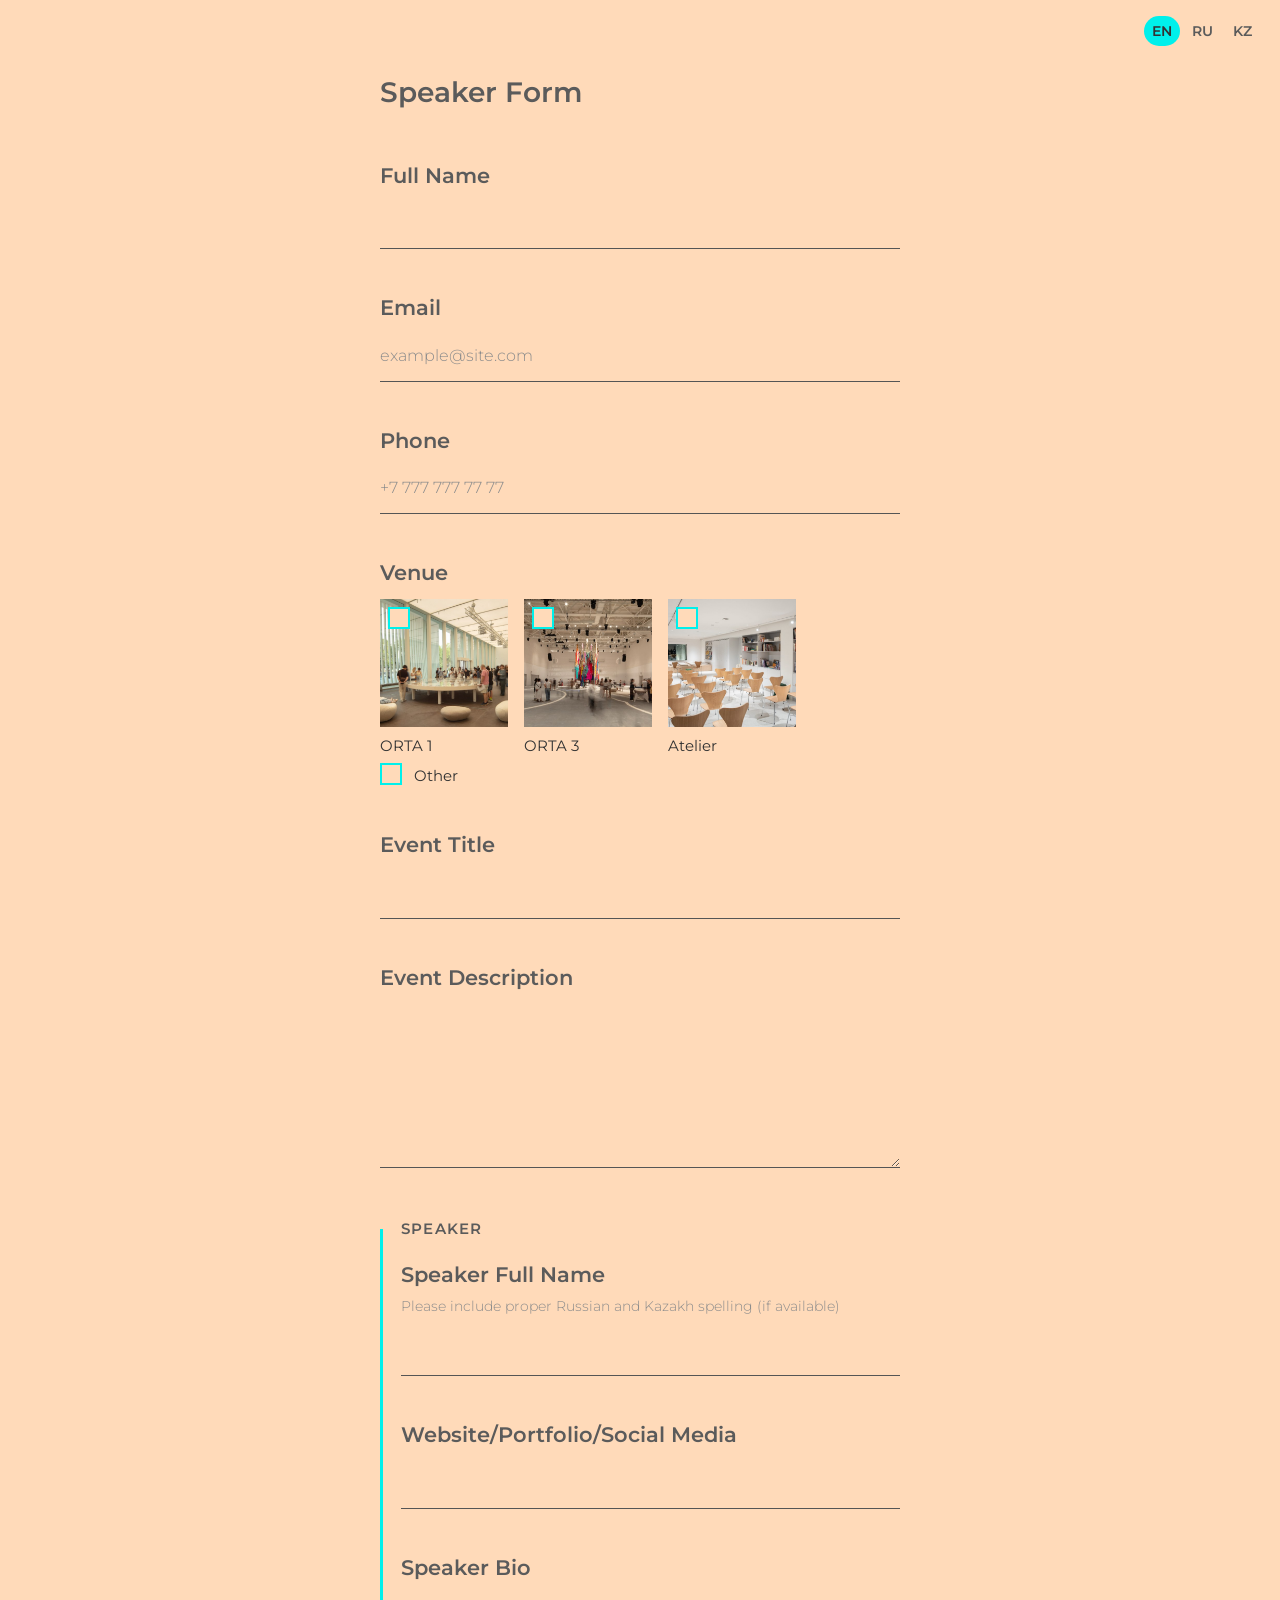
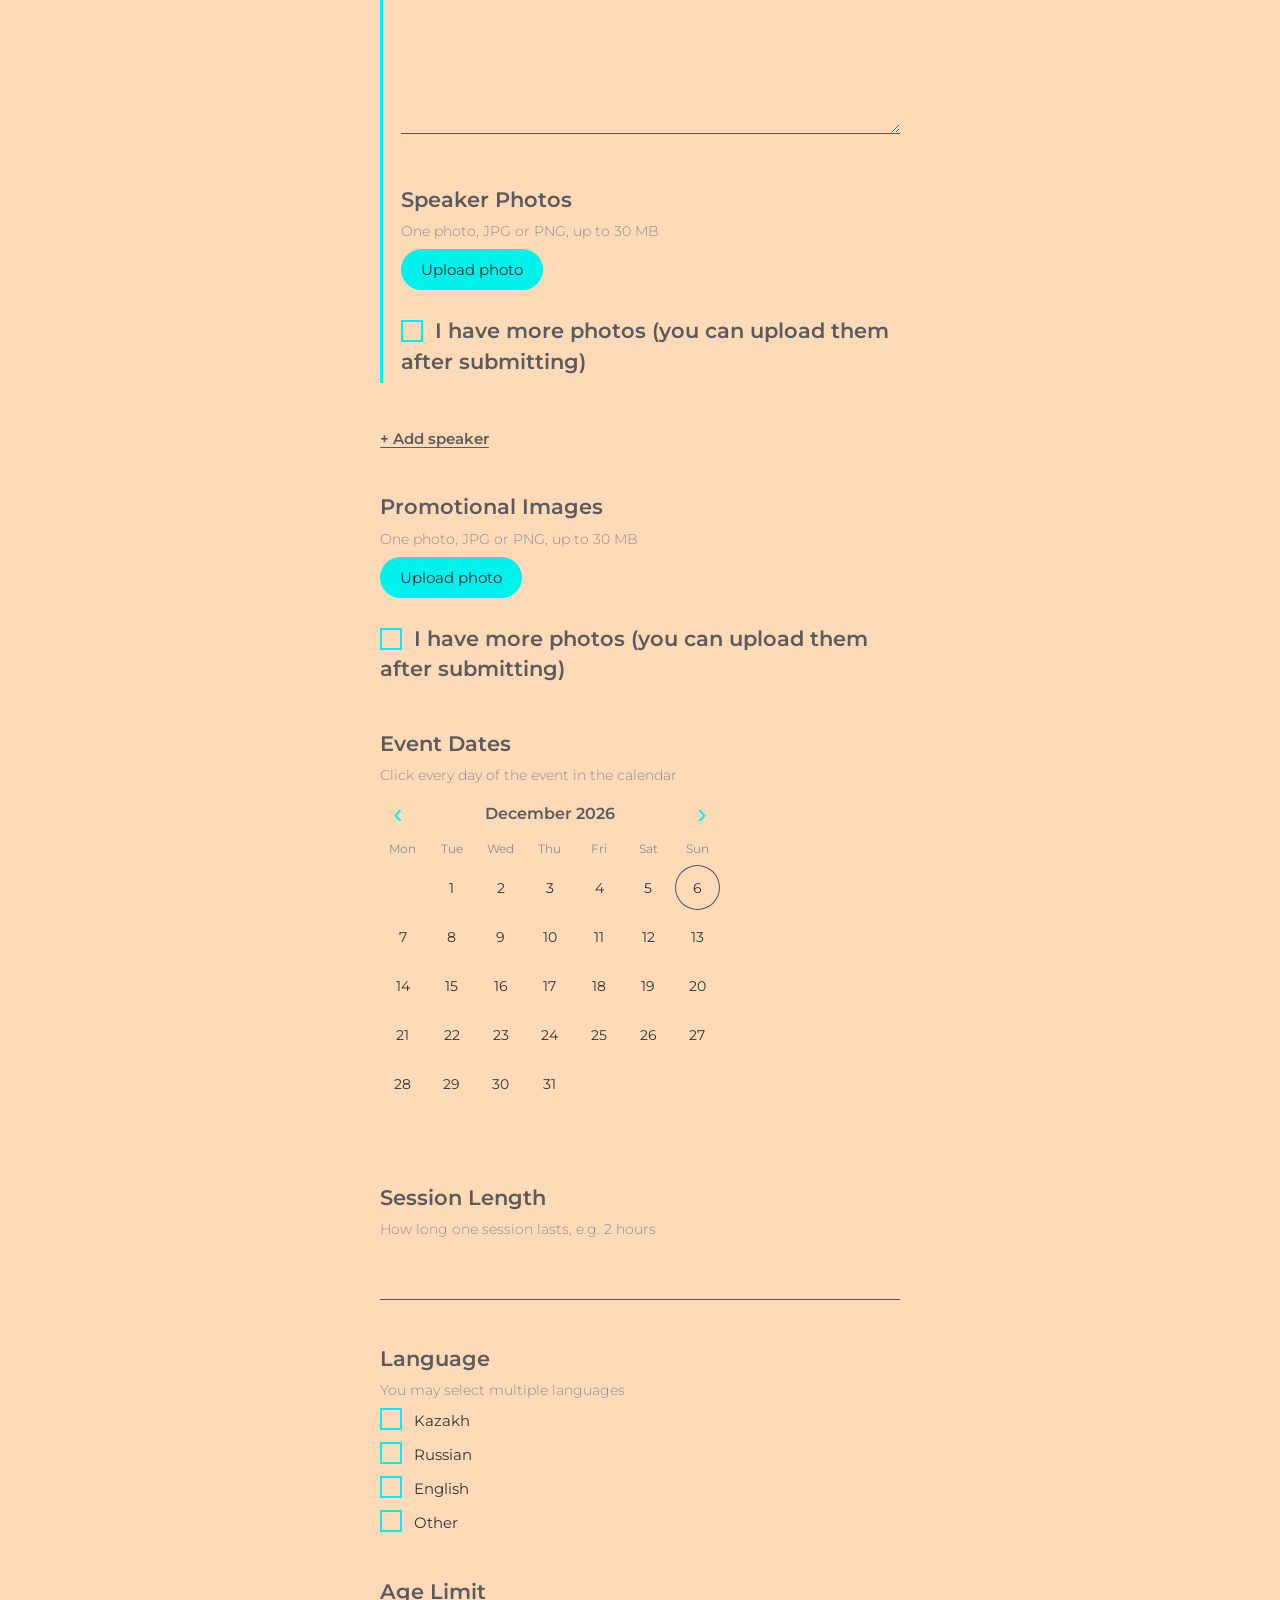
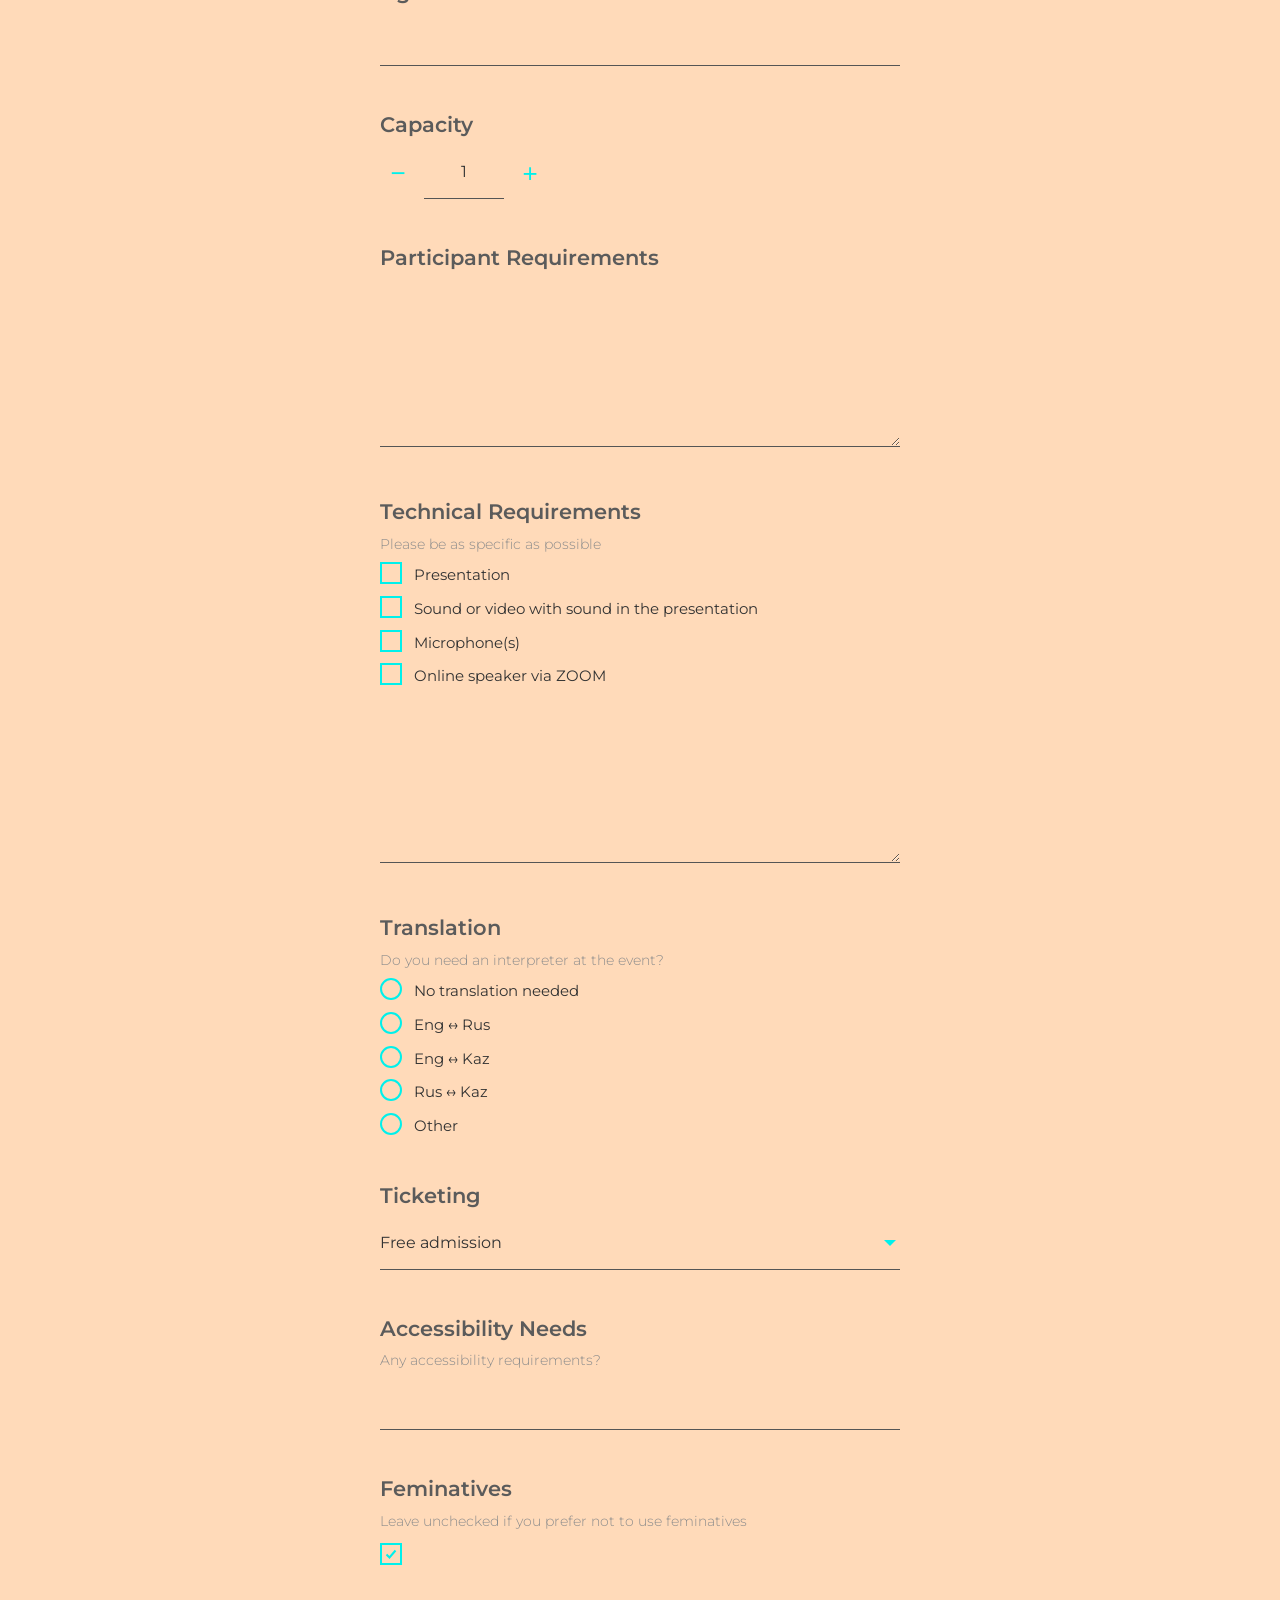
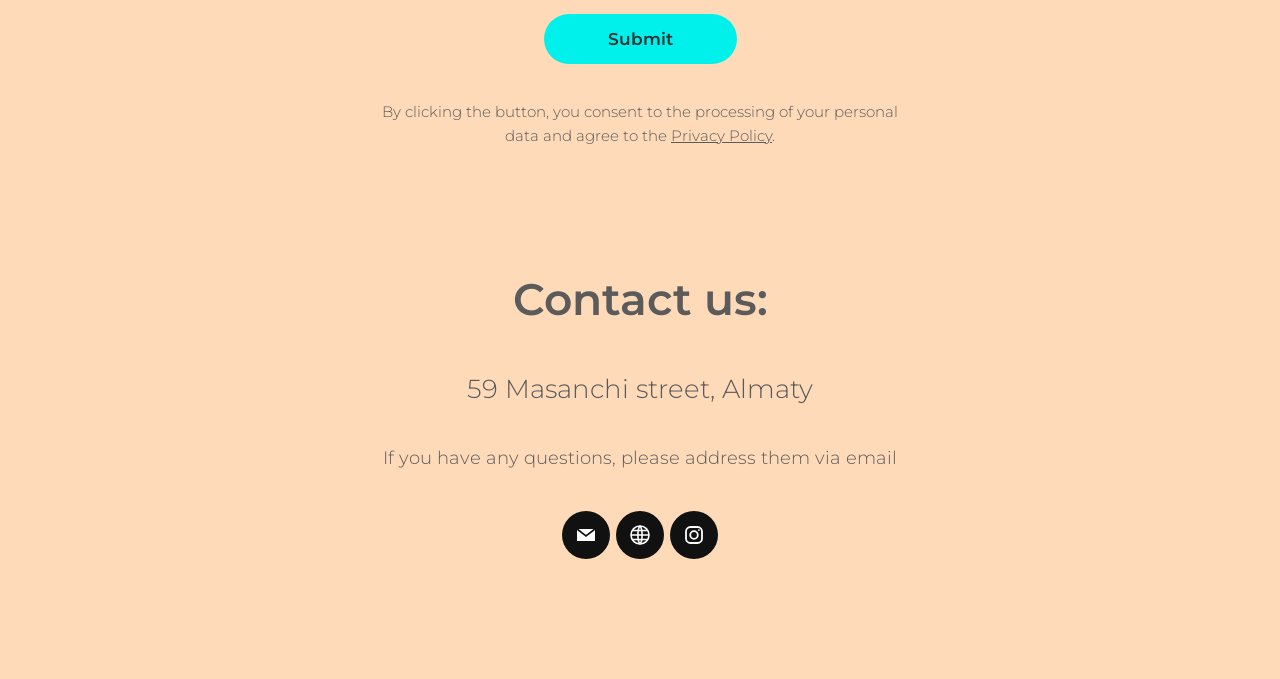
==== index.html @ f4bdc83e "Speaker form for Tselinny events (preview, sends nothing yet) Three-language speaker form (EN/RU/KZ)" ====
<!doctype html>
<html lang="en">
<head>
<meta charset="utf-8">
<meta name="viewport" content="width=device-width, initial-scale=1">
<meta name="robots" content="noindex, nofollow">
<title>Speaker Form — Tselinny</title>
<link rel="preconnect" href="https://fonts.googleapis.com">
<link rel="preconnect" href="https://fonts.gstatic.com" crossorigin>
<link href="https://fonts.googleapis.com/css2?family=Montserrat:wght@300;400;600&display=swap" rel="stylesheet">
<link rel="stylesheet" href="style.css">
</head>
<body>

<nav class="langs" aria-label="Language">
  <button type="button" data-lang="en">EN</button>
  <button type="button" data-lang="ru">RU</button>
  <button type="button" data-lang="kk">KZ</button>
</nav>

<main class="wrap">
  <h1 data-i18n="title"></h1>

  <form id="form" novalidate autocomplete="on">

    <!-- contact person -->
    <div class="field" data-required>
      <label for="contact_name" data-i18n="contact_name"></label>
      <input id="contact_name" type="text" autocomplete="name">
    </div>

    <div class="field" data-required data-email>
      <label for="email" data-i18n="email"></label>
      <input id="email" type="email" autocomplete="email" data-i18n-ph="email_ph">
    </div>

    <div class="field">
      <label for="phone" data-i18n="phone"></label>
      <input id="phone" type="tel" autocomplete="tel" data-i18n-ph="phone_ph">
    </div>

    <!-- venue -->
    <div class="field">
      <span class="label" data-i18n="venue"></span>
      <div class="venues">
        <label class="venue">
          <input type="checkbox" name="venue" value="ORTA 1">
          <span class="venue-img" style="background-image:url(assets/venues/orta1.jpg)"><i class="tick"></i></span>
          <span class="venue-name">ORTA 1</span>
        </label>
        <label class="venue">
          <input type="checkbox" name="venue" value="ORTA 3">
          <span class="venue-img" style="background-image:url(assets/venues/orta3.jpg)"><i class="tick"></i></span>
          <span class="venue-name">ORTA 3</span>
        </label>
        <label class="venue">
          <input type="checkbox" name="venue" value="Atelier">
          <span class="venue-img" style="background-image:url(assets/venues/atelier.jpg)"><i class="tick"></i></span>
          <span class="venue-name">Atelier</span>
        </label>
      </div>
      <div class="choices venue-more">
        <label class="choice"><input type="checkbox" name="venue" value="other" data-other="venue_other"><span data-i18n="other"></span></label>
      </div>
      <input id="venue_other" type="text" class="other-input" data-i18n-ph="specify" hidden>
    </div>

    <!-- event -->
    <div class="field" data-required>
      <label for="event_title" data-i18n="event_title"></label>
      <input id="event_title" type="text">
    </div>

    <div class="field" data-required>
      <label for="event_desc" data-i18n="event_desc"></label>
      <textarea id="event_desc" rows="6"></textarea>
    </div>

    <!-- speakers (repeatable) -->
    <div id="speakers"></div>
    <button type="button" id="add_speaker" class="link-btn" data-i18n="add_speaker"></button>

    <div class="field">
      <span class="label" data-i18n="promo"></span>
      <span class="hint" data-i18n="photo_hint"></span>
      <div class="uploader" id="promo"></div>
      <label class="choice more"><input type="checkbox" id="promo_more"><span data-i18n="more_photos"></span></label>
    </div>

    <!-- dates -->
    <div class="field" id="dates_field">
      <span class="label" data-i18n="dates"></span>
      <span class="hint" data-i18n="dates_hint"></span>
      <div class="cal" id="cal"></div>
      <div class="cal-sum">
        <span id="cal_sum"></span>
        <button type="button" id="cal_clear" class="link-btn" data-i18n="dates_clear" hidden></button>
      </div>
    </div>

    <div class="field">
      <label for="duration" data-i18n="duration"></label>
      <span class="hint" data-i18n="duration_hint"></span>
      <input id="duration" type="text">
    </div>

    <div class="field">
      <span class="label" data-i18n="language"></span>
      <span class="hint" data-i18n="language_hint"></span>
      <div class="choices">
        <label class="choice"><input type="checkbox" name="language" value="kk"><span data-i18n="lang_kk"></span></label>
        <label class="choice"><input type="checkbox" name="language" value="ru"><span data-i18n="lang_ru"></span></label>
        <label class="choice"><input type="checkbox" name="language" value="en"><span data-i18n="lang_en"></span></label>
        <label class="choice"><input type="checkbox" name="language" value="other" data-other="language_other"><span data-i18n="other"></span></label>
      </div>
      <input id="language_other" type="text" class="other-input" data-i18n-ph="specify" hidden>
    </div>

    <div class="field">
      <label for="age" data-i18n="age"></label>
      <input id="age" type="text">
    </div>

    <div class="field">
      <label for="capacity" data-i18n="capacity"></label>
      <div class="stepper">
        <button type="button" data-step="-1" aria-label="−">−</button>
        <input id="capacity" type="number" min="1" value="1" inputmode="numeric">
        <button type="button" data-step="1" aria-label="+">+</button>
      </div>
    </div>

    <div class="field">
      <label for="participant_req" data-i18n="participant_req"></label>
      <textarea id="participant_req" rows="6"></textarea>
    </div>

    <div class="field">
      <label for="tech_req" data-i18n="tech_req"></label>
      <span class="hint" data-i18n="tech_req_hint"></span>
      <div class="choices" id="tech_presets" hidden></div>
      <textarea id="tech_req" rows="6"></textarea>
    </div>

    <div class="field">
      <span class="label" data-i18n="translation"></span>
      <span class="hint" data-i18n="translation_hint"></span>
      <div class="choices">
        <label class="choice radio"><input type="radio" name="interpreter" value="none"><span data-i18n="tr_none"></span></label>
        <label class="choice radio"><input type="radio" name="interpreter" value="en-ru"><span data-i18n="tr_en_ru"></span></label>
        <label class="choice radio"><input type="radio" name="interpreter" value="en-kk"><span data-i18n="tr_en_kk"></span></label>
        <label class="choice radio"><input type="radio" name="interpreter" value="ru-kk"><span data-i18n="tr_ru_kk"></span></label>
        <label class="choice radio"><input type="radio" name="interpreter" value="other" data-other="interpreter_other"><span data-i18n="other"></span></label>
      </div>
      <input id="interpreter_other" type="text" class="other-input" data-i18n-ph="specify" hidden>
    </div>

    <div class="field">
      <label for="ticketing" data-i18n="ticketing"></label>
      <div class="select">
        <select id="ticketing">
          <option value="free" data-i18n="ticket_free"></option>
          <option value="registration" data-i18n="ticket_reg"></option>
          <option value="ticketed" data-i18n="ticket_ticketed"></option>
          <option value="tbd" data-i18n="ticket_tbd"></option>
        </select>
      </div>
    </div>

    <div class="field">
      <label for="access" data-i18n="access"></label>
      <span class="hint" data-i18n="access_hint"></span>
      <input id="access" type="text">
    </div>

    <div class="field">
      <span class="label" data-i18n="fem"></span>
      <span class="hint" data-i18n="fem_hint"></span>
      <label class="choice solo"><input type="checkbox" id="fem" checked><span></span></label>
    </div>

    <div class="submit-row">
      <button type="submit" class="pill big" data-i18n="submit"></button>
      <!-- TODO: Privacy Policy URL — not known yet -->
      <p class="consent"><span data-i18n="consent_a"></span><a href="#" target="_blank" rel="noopener" data-i18n="consent_link"></a><span data-i18n="consent_b"></span></p>
    </div>
  </form>

  <!-- after submit: thanks + step 2 (more photos, one file per request) -->
  <section id="done" hidden>
    <h2 class="done-title" data-i18n="thanks_title"></h2>
    <p data-i18n="thanks_text"></p>

    <div id="more" class="field" hidden>
      <span class="label" data-i18n="more_title"></span>
      <span class="hint" data-i18n="more_hint"></span>
      <div id="more_list"></div>
      <button type="button" class="pill big" id="more_upload" data-i18n="upload_btn"></button>
      <p id="more_status" class="more-status"></p>
    </div>

    <div class="out">
      <p data-i18n="local_note"></p>
      <pre id="out_pre"></pre>
      <button type="button" class="link-btn" id="back_local" data-i18n="back_local"></button>
    </div>
  </section>

  <footer class="contact">
    <h2 data-i18n="contact_us"></h2>
    <address data-i18n="address"></address>
    <p data-i18n="questions"></p>
    <div class="icons">
      <a href="mailto:learning@tselinny.org" title="Email" aria-label="Email">
        <svg viewBox="0 0 24 24" aria-hidden="true"><path d="M3 6h18v12H3z" fill="currentColor"/><path d="M3 6l9 7 9-7" fill="none" stroke="#111" stroke-width="1.6"/></svg>
      </a>
      <a data-i18n-href="site_url" href="https://www.tselinny.org/en" target="_blank" rel="noopener" title="Website" aria-label="Website">
        <svg viewBox="0 0 24 24" aria-hidden="true" fill="none" stroke="currentColor" stroke-width="1.6"><circle cx="12" cy="12" r="9"/><path d="M3 12h18M12 3c2.8 3 2.8 15 0 18M12 3c-2.8 3-2.8 15 0 18M5 7.5h14M5 16.5h14"/></svg>
      </a>
      <a href="https://www.instagram.com/tselinnycenter/" target="_blank" rel="noopener" title="Instagram" aria-label="Instagram">
        <svg viewBox="0 0 24 24" aria-hidden="true" fill="none" stroke="currentColor" stroke-width="1.8"><rect x="4" y="4" width="16" height="16" rx="4.5"/><circle cx="12" cy="12" r="3.8"/><circle cx="16.9" cy="7.1" r=".9" fill="currentColor" stroke="none"/></svg>
      </a>
    </div>
  </footer>
</main>

<template id="speaker_tpl">
  <fieldset class="speaker">
    <legend><span data-i18n="speaker"></span> <span class="num"></span>
      <button type="button" class="link-btn remove" data-i18n="remove"></button>
    </legend>
    <div class="field" data-required>
      <label data-i18n="speaker_name"></label>
      <span class="hint" data-i18n="speaker_name_hint"></span>
      <input type="text" class="sp-name">
    </div>
    <div class="field">
      <label data-i18n="speaker_web"></label>
      <input type="text" class="sp-web">
    </div>
    <div class="field">
      <label data-i18n="speaker_bio"></label>
      <textarea rows="5" class="sp-bio"></textarea>
    </div>
    <div class="field">
      <span class="label" data-i18n="speaker_photos"></span>
      <span class="hint" data-i18n="photo_hint"></span>
      <div class="uploader sp-photos"></div>
      <label class="choice more"><input type="checkbox" class="sp-more"><span data-i18n="more_photos"></span></label>
    </div>
  </fieldset>
</template>

<script src="i18n.js"></script>
<script src="form.js"></script>
</body>
</html>
---- style.css ----
/* Look copied from the Tilda form on learning.tselinny.org: peach background,
   cyan accents, Montserrat, underline-only inputs. */
:root {
  --bg: #ffdab9;
  --accent: #00f0eb;
  --label: #5b5b5b;
  --text: #333;
  --hint: #8c8c8c;
  --line: #555;
  --err: #c0392b;
  --w: 560px;
}

[hidden] { display: none !important; }

* { box-sizing: border-box; }

html { -webkit-text-size-adjust: 100%; }

body {
  margin: 0;
  background: var(--bg);
  color: var(--text);
  font: 400 16px/1.45 "Montserrat", Arial, sans-serif;
}

.wrap {
  max-width: var(--w);
  margin: 0 auto;
  padding: 72px 20px 120px;
}

h1 {
  margin: 0 0 48px;
  font-weight: 600;
  font-size: 28px;
  color: var(--label);
}

/* ---------- language switch ---------- */
.langs {
  position: fixed;
  top: 16px;
  right: 20px;
  display: flex;
  gap: 4px;
  z-index: 10;
}
.langs button {
  border: 0;
  background: transparent;
  font: 600 14px "Montserrat", Arial, sans-serif;
  color: var(--label);
  padding: 6px 8px;
  border-radius: 999px;
  cursor: pointer;
}
.langs button.on { background: var(--accent); color: var(--text); }

/* ---------- fields ---------- */
.field { margin-bottom: 44px; }

.field > label,
.field > .label,
.speaker .field > label {
  display: block;
  font-weight: 600;
  font-size: 21px;
  color: var(--label);
  margin-bottom: 6px;
}

.hint {
  display: block;
  font-weight: 300;
  font-size: 14px;
  color: var(--hint);
  margin-bottom: 8px;
}

input[type="text"],
input[type="email"],
input[type="tel"],
input[type="number"],
textarea,
select {
  width: 100%;
  border: 0;
  border-bottom: 1px solid var(--line);
  border-radius: 0;
  background: transparent;
  color: var(--text);
  font: 400 16px/1.45 "Montserrat", Arial, sans-serif;
  padding: 14px 0;
  outline: none;
}
textarea { resize: vertical; min-height: 96px; }
input::placeholder, textarea::placeholder { color: var(--hint); font-weight: 300; }
input:focus, textarea:focus, select:focus { border-bottom-color: var(--accent); }

.field.invalid input,
.field.invalid textarea { border-bottom-color: var(--err); }
.err { margin: 6px 0 0; color: var(--err); font-size: 13px; }

/* ---------- venues ---------- */
.venues { display: flex; flex-wrap: wrap; gap: 16px; margin-top: 10px; }
.venue { position: relative; width: 128px; cursor: pointer; }
.venue input { position: absolute; opacity: 0; pointer-events: none; }
.venue-img {
  position: relative;
  display: block;
  width: 128px;
  height: 128px;
  background: #e9c7a6 center / cover no-repeat;
}
.venue-name { display: block; margin-top: 8px; font-size: 15px; }
.venue-more { margin-top: 18px; }
/* same square checkbox as everywhere else, sitting in the photo's corner */
.venue .tick {
  position: absolute;
  top: 8px;
  left: 8px;
  width: 22px;
  height: 22px;
  border: 2px solid var(--accent);
  background: var(--bg) center / 14px no-repeat;
}
.venue input:checked + .venue-img .tick {
  background-image: url("data:image/svg+xml,%3Csvg xmlns='http://www.w3.org/2000/svg' viewBox='0 0 12 12'%3E%3Cpath d='M1.5 6.5l3 3 6-7' fill='none' stroke='%2300f0eb' stroke-width='2'/%3E%3C/svg%3E");
}
.venue input:focus-visible + .venue-img { outline: 2px solid var(--accent); outline-offset: 2px; }

/* ---------- checkboxes / radios ---------- */
.choices { display: flex; flex-direction: column; gap: 10px; margin: 6px 0 4px; }
.choice { display: inline-flex; align-items: center; gap: 12px; cursor: pointer; font-size: 15px; }
.choice input { position: absolute; opacity: 0; pointer-events: none; }
.choice > span::before {
  content: "";
  display: inline-block;
  vertical-align: -4px;
  width: 18px;
  height: 18px;
  margin-right: 12px;
  border: 2px solid var(--accent);
  background: transparent center / 12px no-repeat;
}
.choice.radio > span::before { border-radius: 50%; }
.choice input:checked + span::before {
  background-image: url("data:image/svg+xml,%3Csvg xmlns='http://www.w3.org/2000/svg' viewBox='0 0 12 12'%3E%3Cpath d='M1.5 6.5l3 3 6-7' fill='none' stroke='%2300f0eb' stroke-width='2'/%3E%3C/svg%3E");
}
.choice.radio input:checked + span::before {
  background-image: radial-gradient(circle, var(--accent) 0 4px, transparent 5px);
  background-size: auto;
}
.choice input:focus-visible + span::before { outline: 2px solid var(--text); outline-offset: 2px; }
.choice.solo > span::before { margin-right: 0; }
#tech_presets { margin-bottom: 8px; }
.tech-row { display: flex; align-items: center; flex-wrap: wrap; gap: 6px 16px; }
.tech-count { display: inline-flex; align-items: center; gap: 8px; font-size: 14px; color: var(--hint); }
.tech-count select { width: auto; padding: 4px 4px 4px 0; cursor: pointer; }
.other-input { margin-top: 4px; }

/* ---------- stepper ---------- */
.stepper { display: inline-flex; align-items: center; gap: 8px; }
.stepper button {
  width: 36px;
  height: 36px;
  border: 0;
  background: transparent;
  color: var(--accent);
  font-size: 26px;
  line-height: 1;
  cursor: pointer;
}
.stepper input { width: 80px; text-align: center; -moz-appearance: textfield; }
.stepper input::-webkit-outer-spin-button,
.stepper input::-webkit-inner-spin-button { -webkit-appearance: none; margin: 0; }

/* ---------- select ---------- */
.select { position: relative; }
.select select { appearance: none; -webkit-appearance: none; padding-right: 28px; cursor: pointer; }
.select::after {
  content: "";
  position: absolute;
  right: 4px;
  top: 50%;
  margin-top: -3px;
  border: 6px solid transparent;
  border-top-color: var(--accent);
  pointer-events: none;
}

/* ---------- buttons ---------- */
.pill {
  border: 0;
  border-radius: 999px;
  background: var(--accent);
  color: var(--text);
  font: 400 15px "Montserrat", Arial, sans-serif;
  padding: 11px 20px;
  cursor: pointer;
}
.pill.big { font-size: 17px; font-weight: 600; padding: 15px 64px; }
.link-btn {
  border: 0;
  background: transparent;
  padding: 0;
  color: var(--label);
  font: 600 15px "Montserrat", Arial, sans-serif;
  text-decoration: underline;
  text-underline-offset: 3px;
  cursor: pointer;
}
#add_speaker { margin: -12px 0 44px; }
.submit-row { text-align: center; margin-top: 8px; }

/* ---------- uploader ---------- */
.uploader input[type="file"] { display: none; }
.thumbs { display: flex; flex-wrap: wrap; gap: 10px; margin-top: 12px; }
.thumb { position: relative; width: 84px; }
.thumb img { display: block; width: 84px; height: 84px; object-fit: cover; }
.thumb span {
  display: block;
  font-size: 11px;
  color: var(--hint);
  overflow: hidden;
  text-overflow: ellipsis;
  white-space: nowrap;
}
.thumb button {
  position: absolute;
  top: -8px;
  right: -8px;
  width: 22px;
  height: 22px;
  border: 0;
  border-radius: 50%;
  background: var(--text);
  color: #fff;
  font-size: 14px;
  line-height: 22px;
  padding: 0;
  cursor: pointer;
}

/* ---------- speakers ---------- */
.speaker { border: 0; border-left: 3px solid var(--accent); margin: 0 0 44px; padding: 0 0 0 18px; }
.speaker legend {
  padding: 0;
  margin-bottom: 20px;
  font-weight: 600;
  font-size: 15px;
  letter-spacing: .08em;
  text-transform: uppercase;
  color: var(--label);
}
.speaker legend .remove { margin-left: 14px; font-size: 13px; text-transform: none; letter-spacing: 0; }
.speaker .field:last-child { margin-bottom: 0; }

/* ---------- calendar ---------- */
.cal { max-width: 340px; margin-top: 10px; user-select: none; }
.cal-head { display: flex; align-items: center; justify-content: space-between; margin-bottom: 8px; }
.cal-title { font-weight: 600; color: var(--label); }
.cal-nav {
  width: 36px;
  height: 36px;
  border: 0;
  background: transparent;
  color: var(--accent);
  font-size: 28px;
  line-height: 1;
  cursor: pointer;
}
.cal-grid { display: grid; grid-template-columns: repeat(7, 1fr); gap: 4px; }
.cal-wd { text-align: center; font-size: 12px; color: var(--hint); padding-bottom: 4px; }
.cal-day {
  aspect-ratio: 1;
  border: 0;
  border-radius: 50%;
  background: transparent;
  color: var(--text);
  font: 400 14px "Montserrat", Arial, sans-serif;
  cursor: pointer;
}
.cal-day:hover { background: rgba(255, 255, 255, .45); }
.cal-day.today { box-shadow: inset 0 0 0 1px var(--line); }
.cal-day.on { background: var(--accent); font-weight: 600; }
.cal-sum { display: flex; align-items: baseline; gap: 14px; margin-top: 10px; font-size: 15px; min-height: 22px; }
.field.invalid .cal { outline: 1px solid var(--err); outline-offset: 6px; }

/* ---------- consent + contacts (as on Tilda) ---------- */
.consent {
  margin: 36px auto 0;
  font-weight: 300;
  font-size: 15px;
  line-height: 1.6;
  color: var(--label);
}
.consent a { color: inherit; }

.contact { margin-top: 120px; text-align: center; color: var(--label); }
.contact h2 { margin: 0 0 40px; font-size: 44px; font-weight: 600; }
.contact address { font-style: normal; font-weight: 300; font-size: 26px; margin-bottom: 36px; }
.contact p { font-weight: 300; font-size: 18px; margin: 0 0 40px; }
.icons { display: flex; justify-content: center; gap: 6px; }
.icons a {
  display: inline-flex;
  align-items: center;
  justify-content: center;
  width: 48px;
  height: 48px;
  border-radius: 50%;
  background: #111;
  color: #fff;
}
.icons svg { width: 24px; height: 24px; }

/* ---------- photos: one file + "more photos" tick ---------- */
.choice.more { margin-top: 14px; }

/* ---------- after submit ---------- */
.done-title { margin: 0 0 12px; font-size: 28px; font-weight: 600; color: var(--label); }
#done > p { margin: 0 0 40px; font-size: 18px; font-weight: 300; }
.more-block { margin: 20px 0 28px; }
.more-name { margin: 0 0 10px; font-weight: 600; color: var(--label); }
.more-status { white-space: pre-line; font-size: 13px; color: var(--label); }
#more .pill.big { margin-top: 8px; }

/* ---------- local output ---------- */
.out { margin-top: 48px; }
.out p { font-weight: 600; color: var(--label); }
.out pre {
  background: rgba(255, 255, 255, .5);
  padding: 16px;
  font-size: 12px;
  line-height: 1.4;
  overflow: auto;
  white-space: pre-wrap;
  word-break: break-word;
}

@media (max-width: 480px) {
  .wrap { padding-top: 64px; }
  .field > label, .field > .label, .speaker .field > label { font-size: 19px; }
  .venue, .venue-img { width: 100px; }
  .venue-img { height: 100px; }
  .pill.big { width: 100%; padding-left: 0; padding-right: 0; }
}
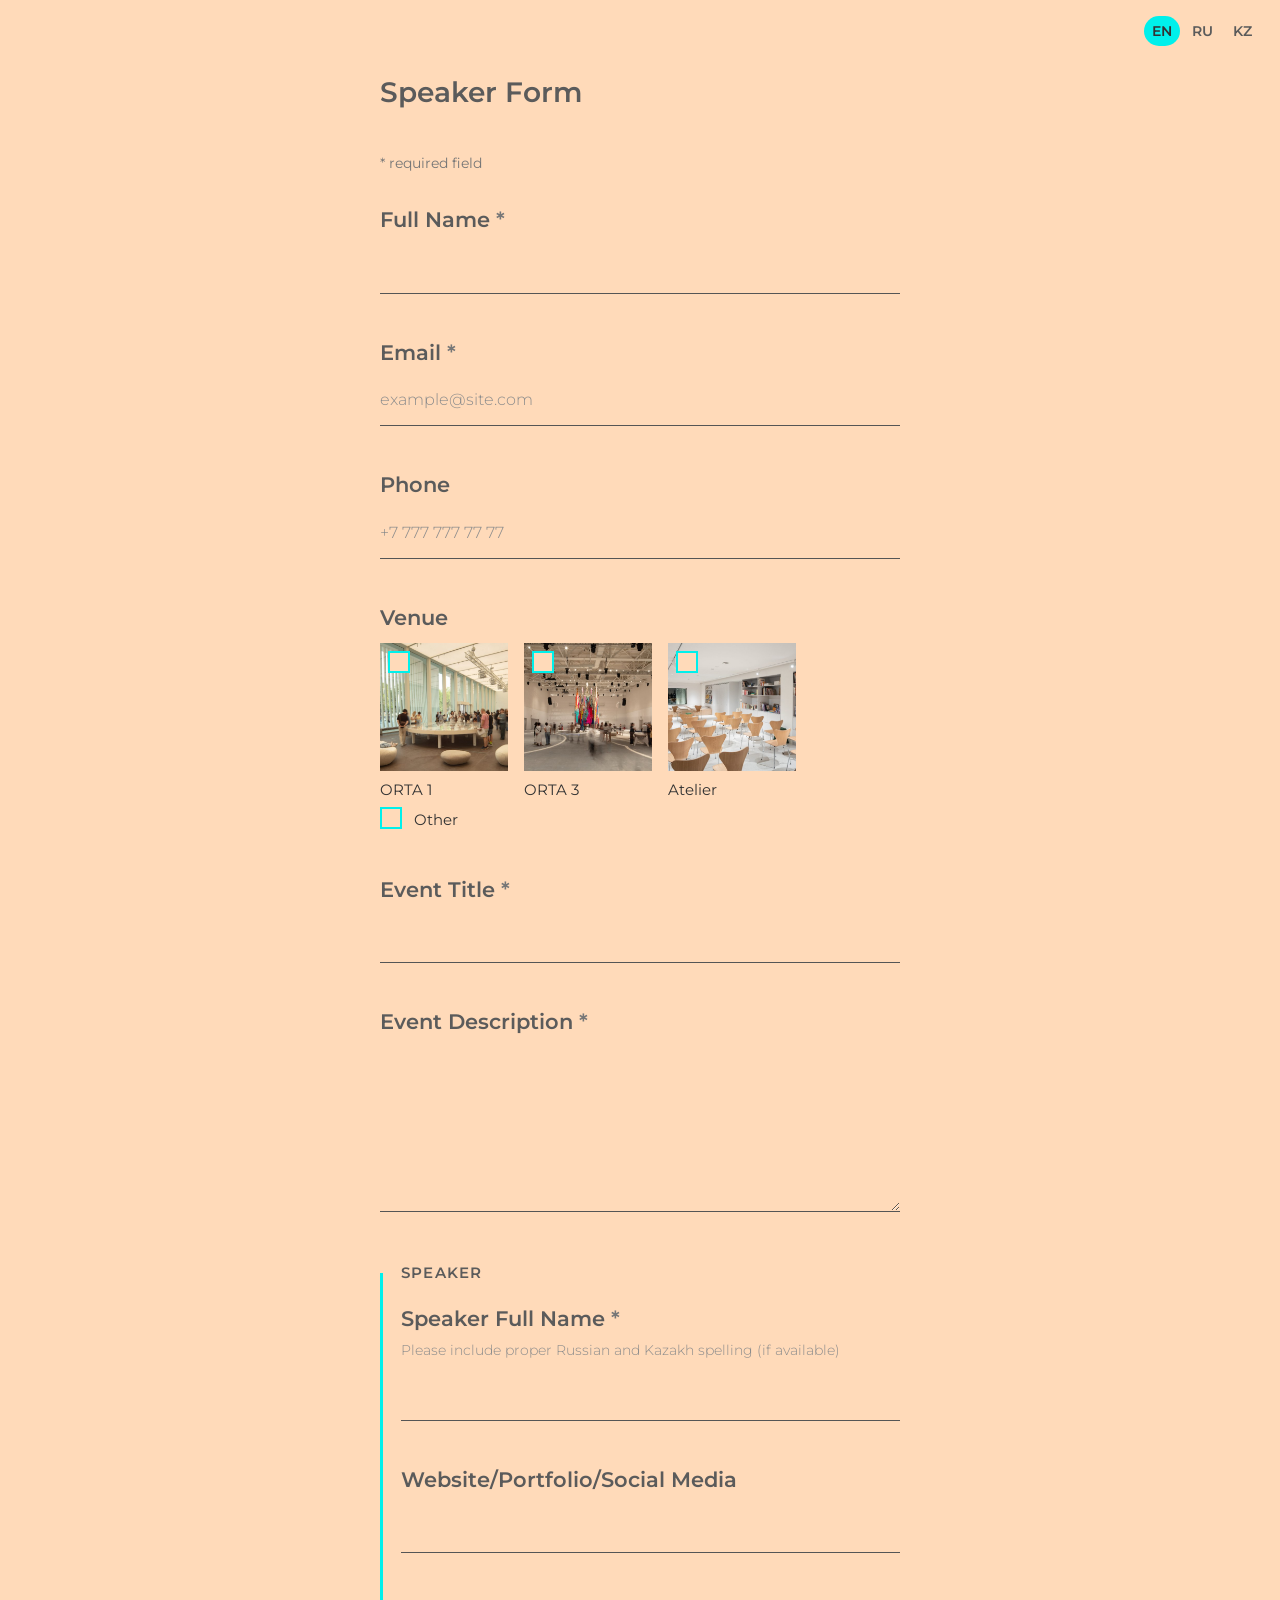
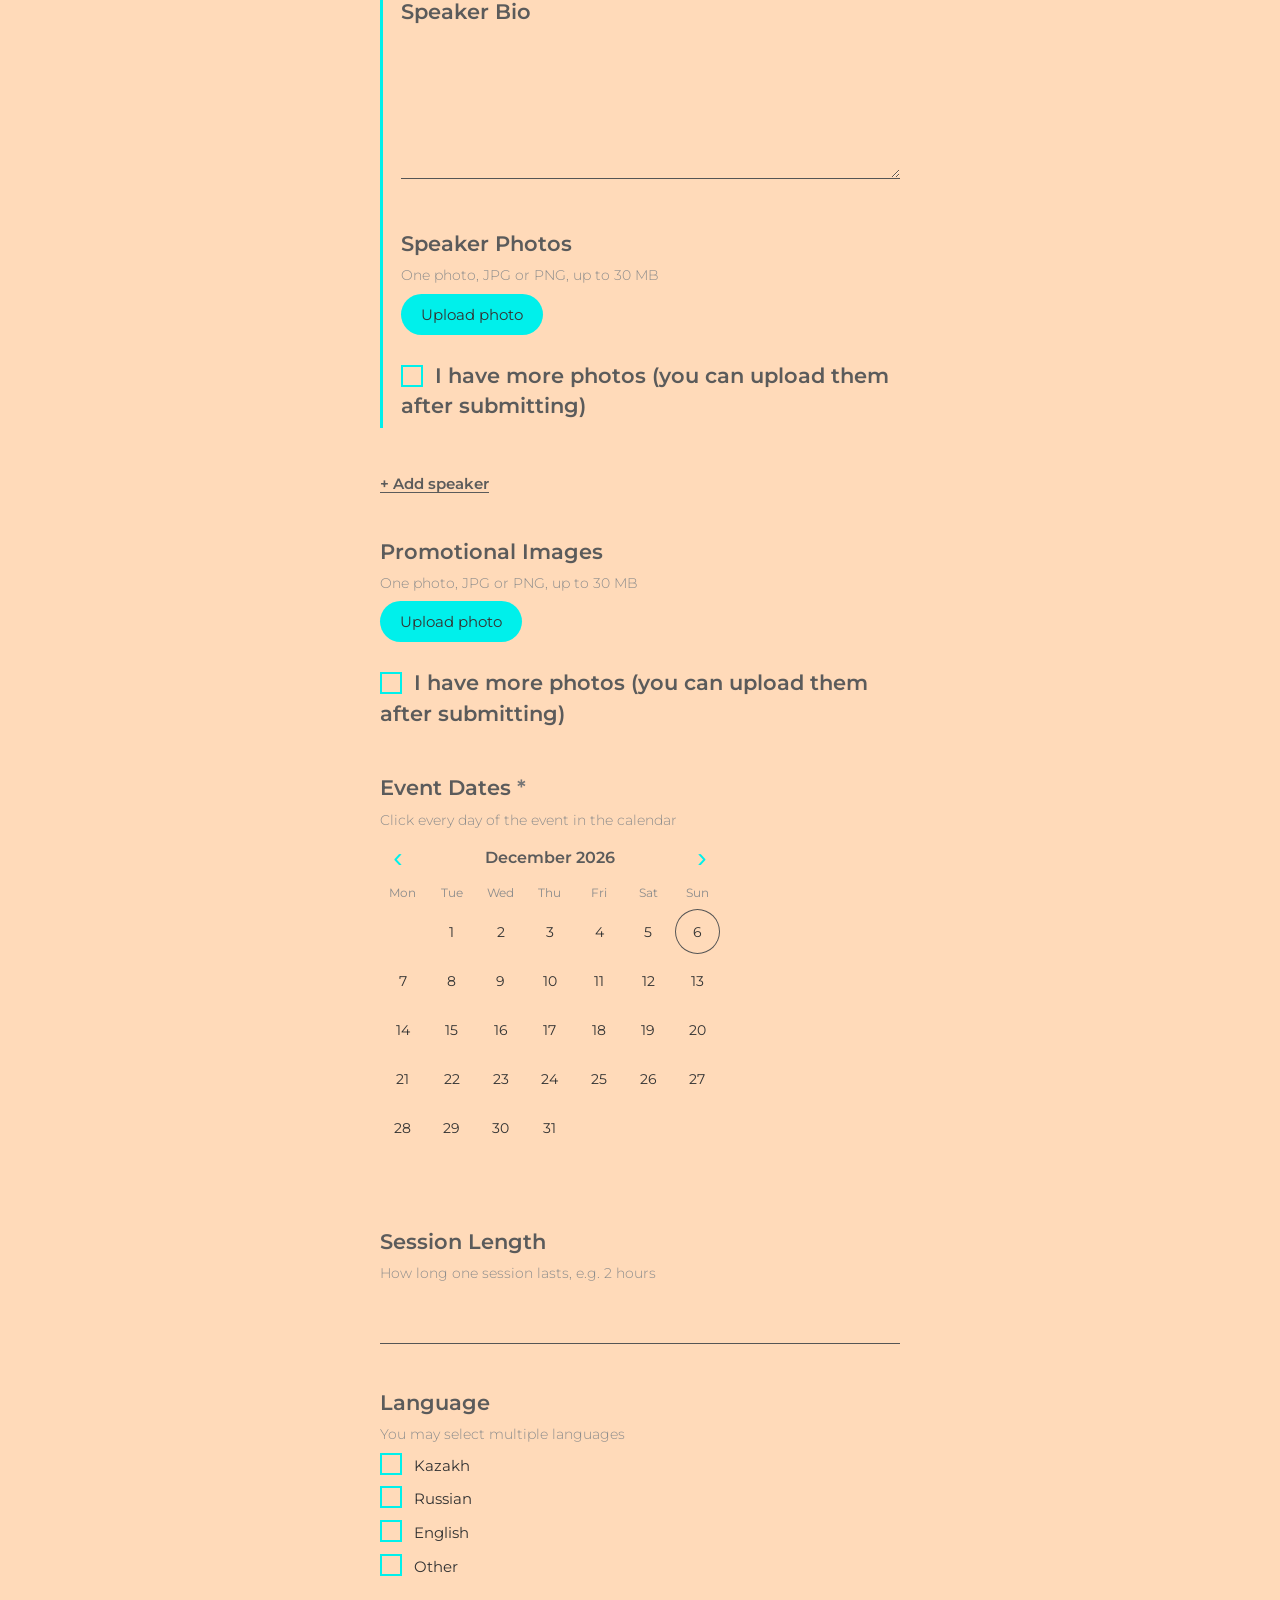
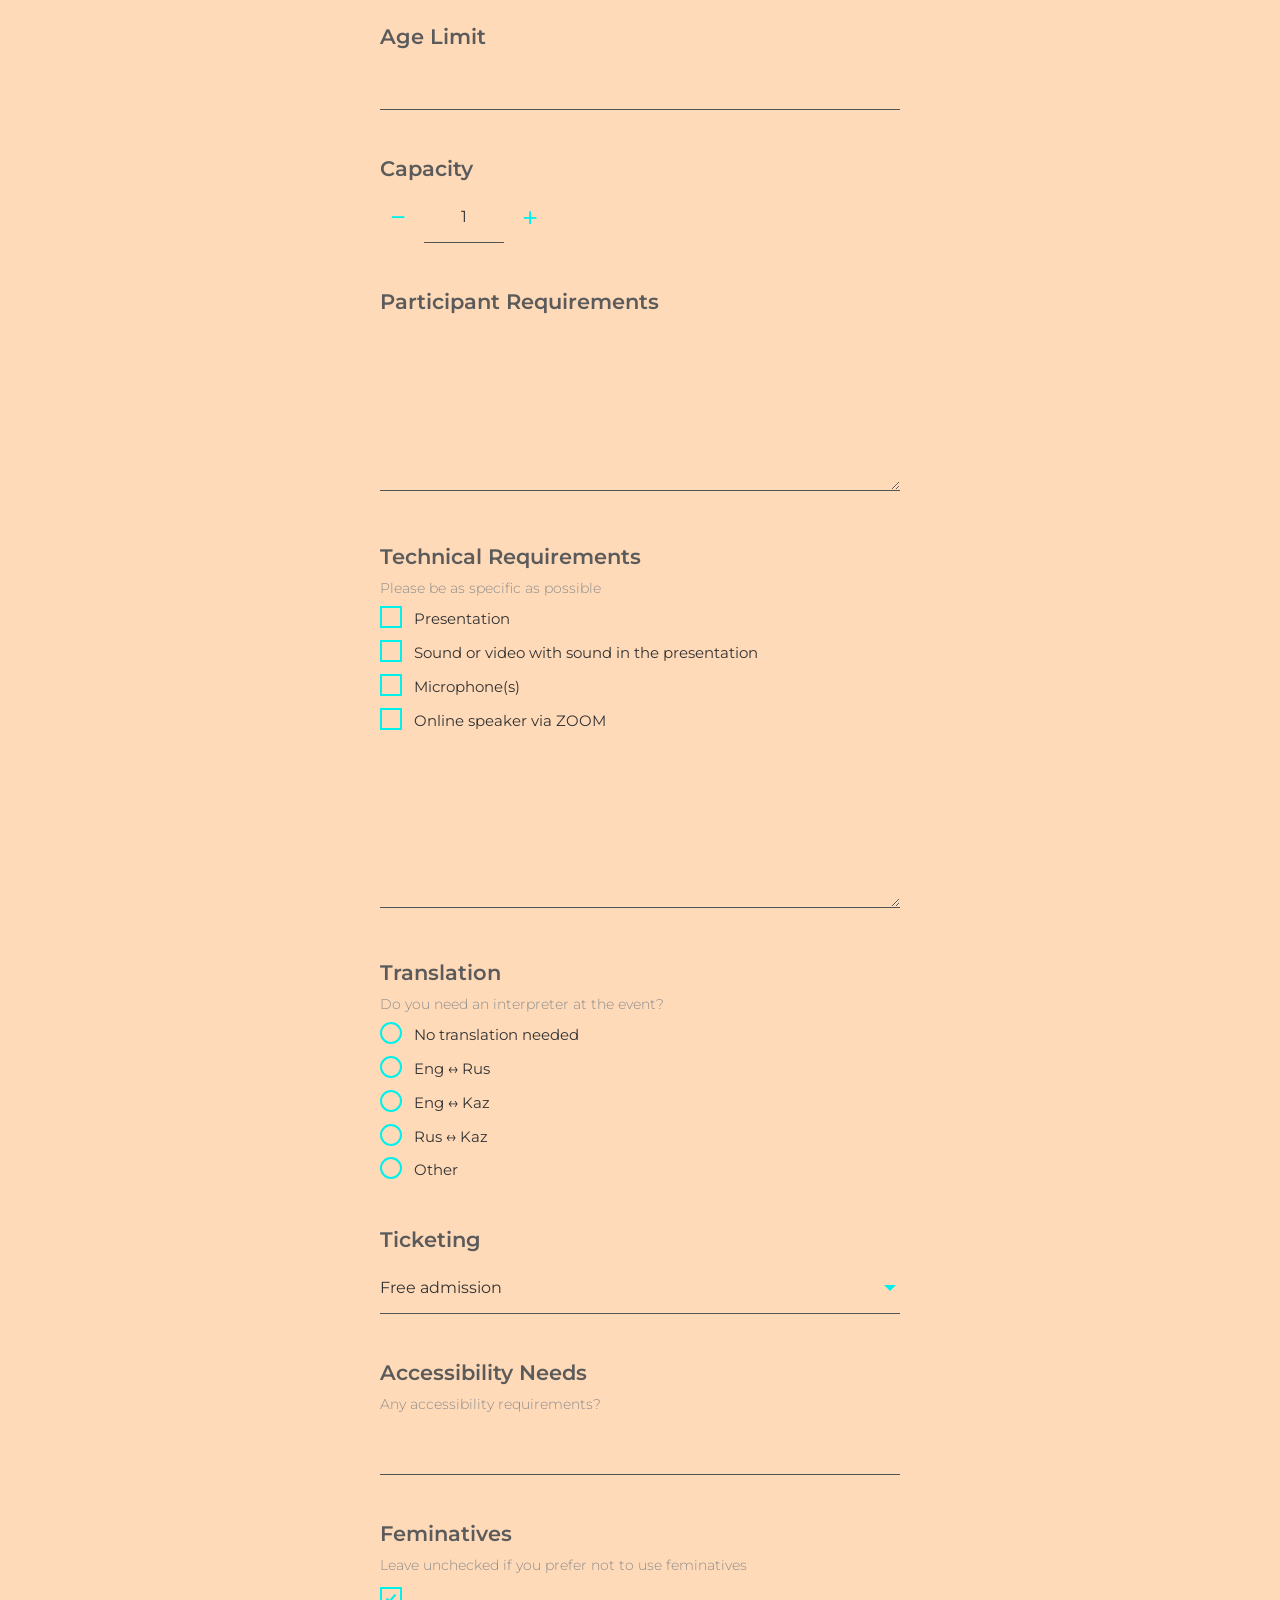
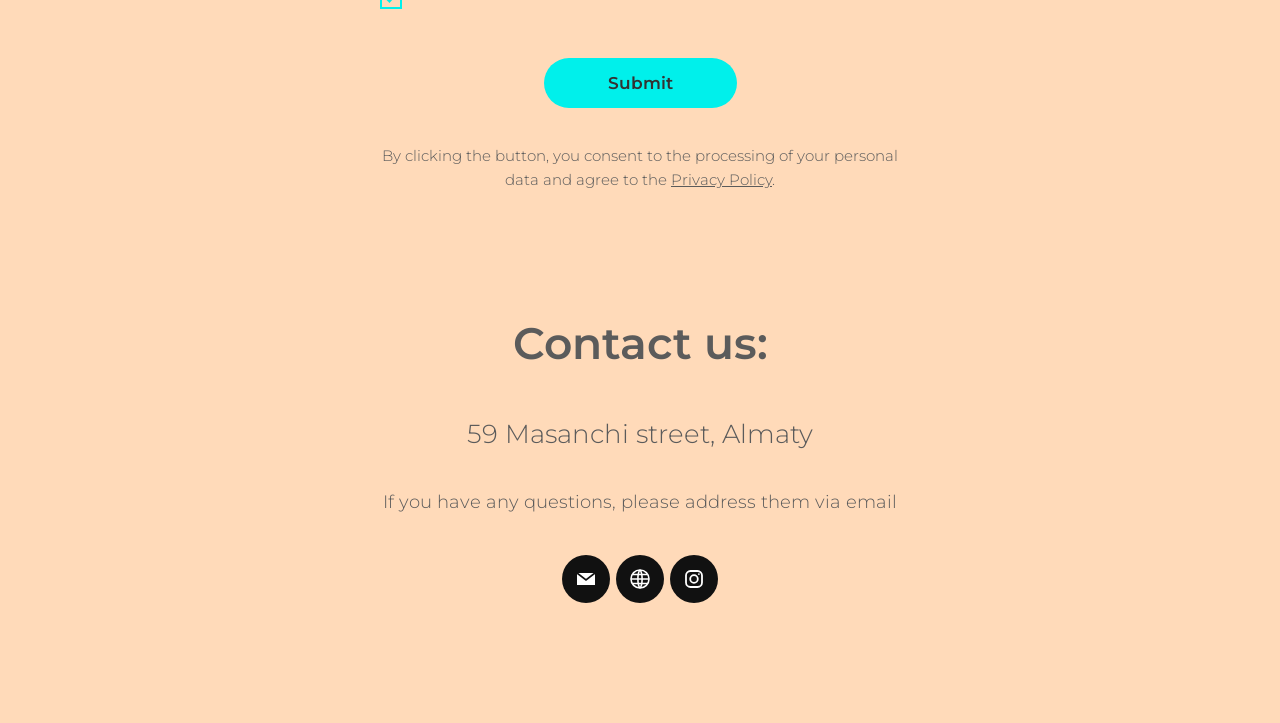
==== commit 87c10ef1: "Connect speaker form to the Apps Script receiver Submit sends the data first, then uploads each phot" ====
--- a/index.html
+++ b/index.html
@@ -20,8 +20,11 @@
 
 <main class="wrap">
   <h1 data-i18n="title"></h1>
+  <p class="req-note" data-i18n="req_note"></p>
 
   <form id="form" novalidate autocomplete="on">
+    <!-- honeypot: invisible for people, bots fill it -->
+    <input type="text" id="hp" name="company_site" class="hp" tabindex="-1" autocomplete="off" aria-hidden="true">
 
     <!-- contact person -->
     <div class="field" data-required>
@@ -88,7 +91,7 @@
     </div>
 
     <!-- dates -->
-    <div class="field" id="dates_field">
+    <div class="field" id="dates_field" data-req-mark>
       <span class="label" data-i18n="dates"></span>
       <span class="hint" data-i18n="dates_hint"></span>
       <div class="cal" id="cal"></div>
@@ -180,7 +183,8 @@
     </div>
 
     <div class="submit-row">
-      <button type="submit" class="pill big" data-i18n="submit"></button>
+      <button type="submit" class="pill big" id="submit_btn" data-i18n="submit"></button>
+      <p id="send_status" class="send-status" hidden></p>
       <!-- TODO: Privacy Policy URL — not known yet -->
       <p class="consent"><span data-i18n="consent_a"></span><a href="#" target="_blank" rel="noopener" data-i18n="consent_link"></a><span data-i18n="consent_b"></span></p>
     </div>
@@ -190,6 +194,7 @@
   <section id="done" hidden>
     <h2 class="done-title" data-i18n="thanks_title"></h2>
     <p data-i18n="thanks_text"></p>
+    <p id="up_status" class="more-status"></p>
 
     <div id="more" class="field" hidden>
       <span class="label" data-i18n="more_title"></span>
--- a/style.css
+++ b/style.css
@@ -346,3 +346,16 @@
   .venue-img { height: 100px; }
   .pill.big { width: 100%; padding-left: 0; padding-right: 0; }
 }
+
+/* required-field marks via CSS, i18n strings untouched */
+.field[data-required] > label::after,
+.field[data-required] > .label::after,
+.field[data-req-mark] > .label::after { content: " *"; color: #777; }
+.req-note { margin: -8px 0 32px; color: #777; font-size: 14px; }
+
+/* honeypot */
+.hp { position: absolute; left: -10000px; width: 1px; height: 1px; opacity: 0; }
+
+/* sending / upload status */
+.send-status { margin: 12px 0 0; font-size: 14px; white-space: pre-line; }
+.send-status.bad, .more-status.bad { color: var(--err); }
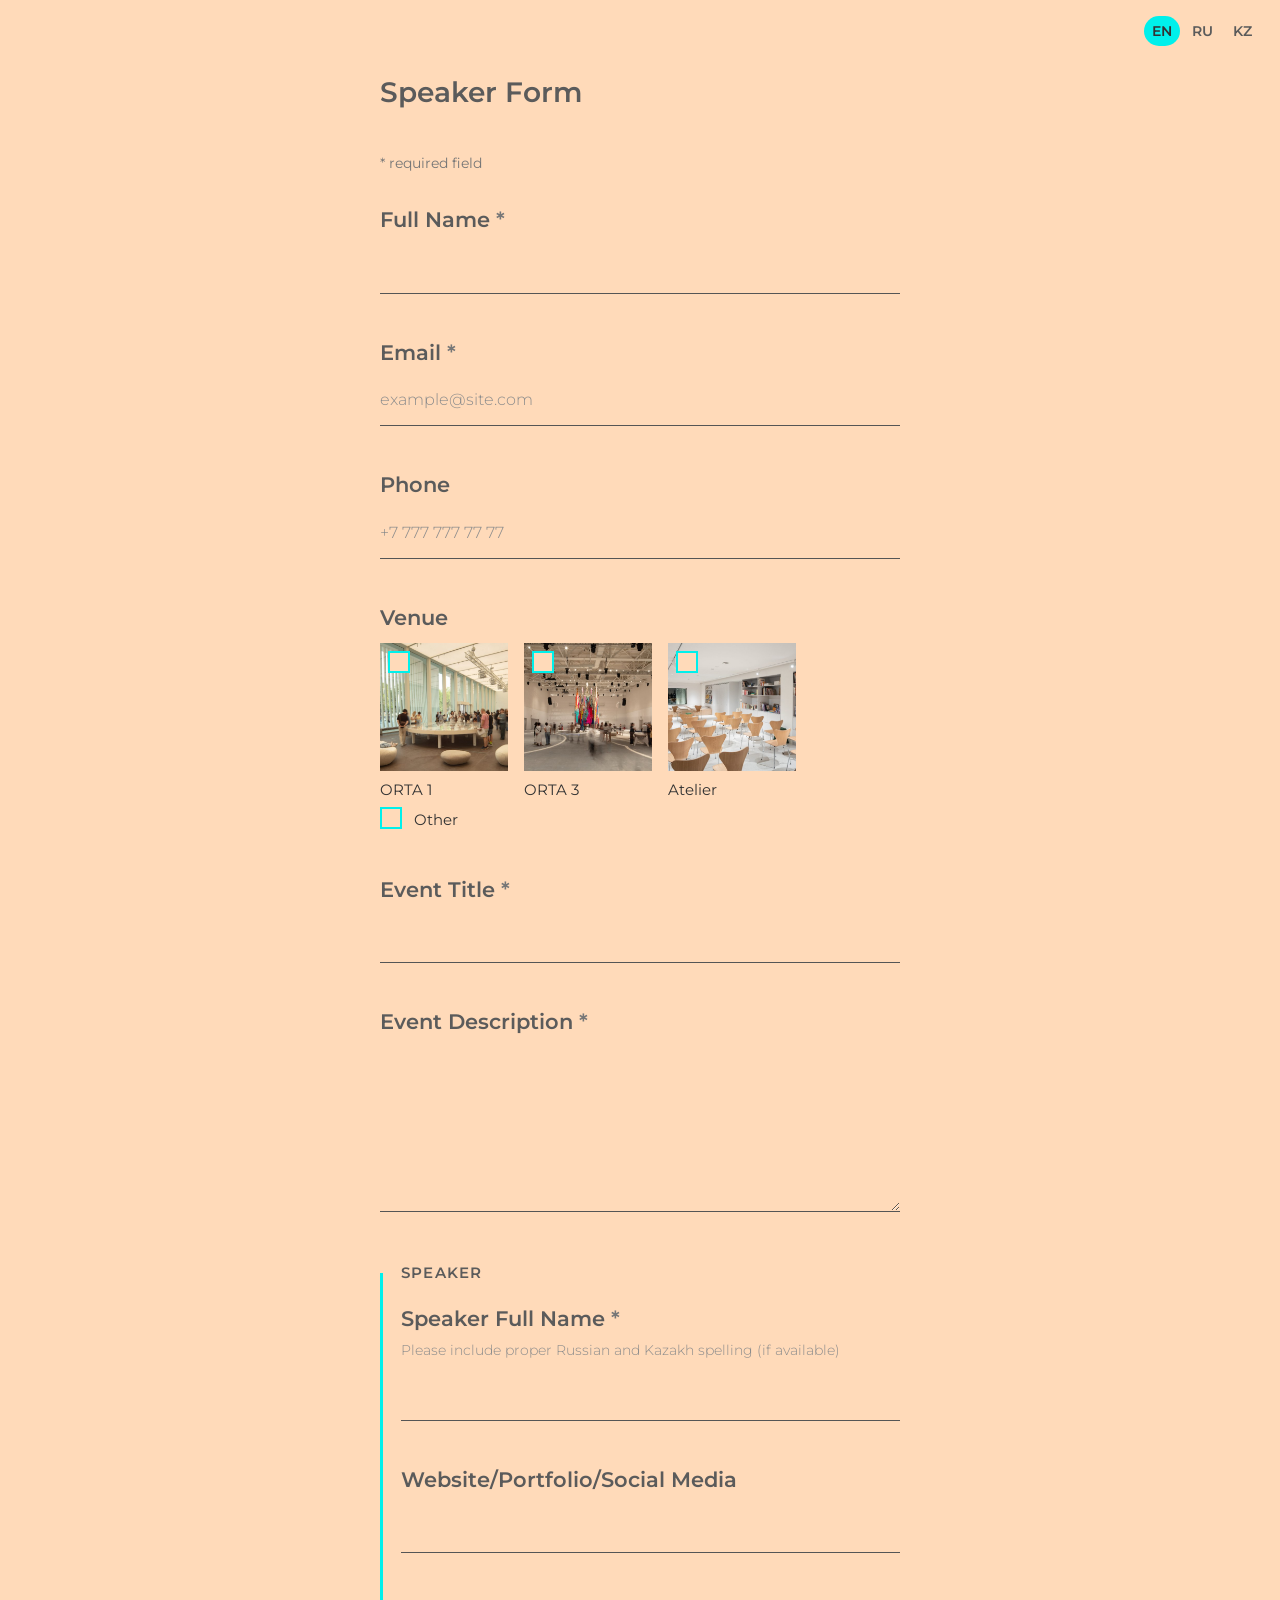
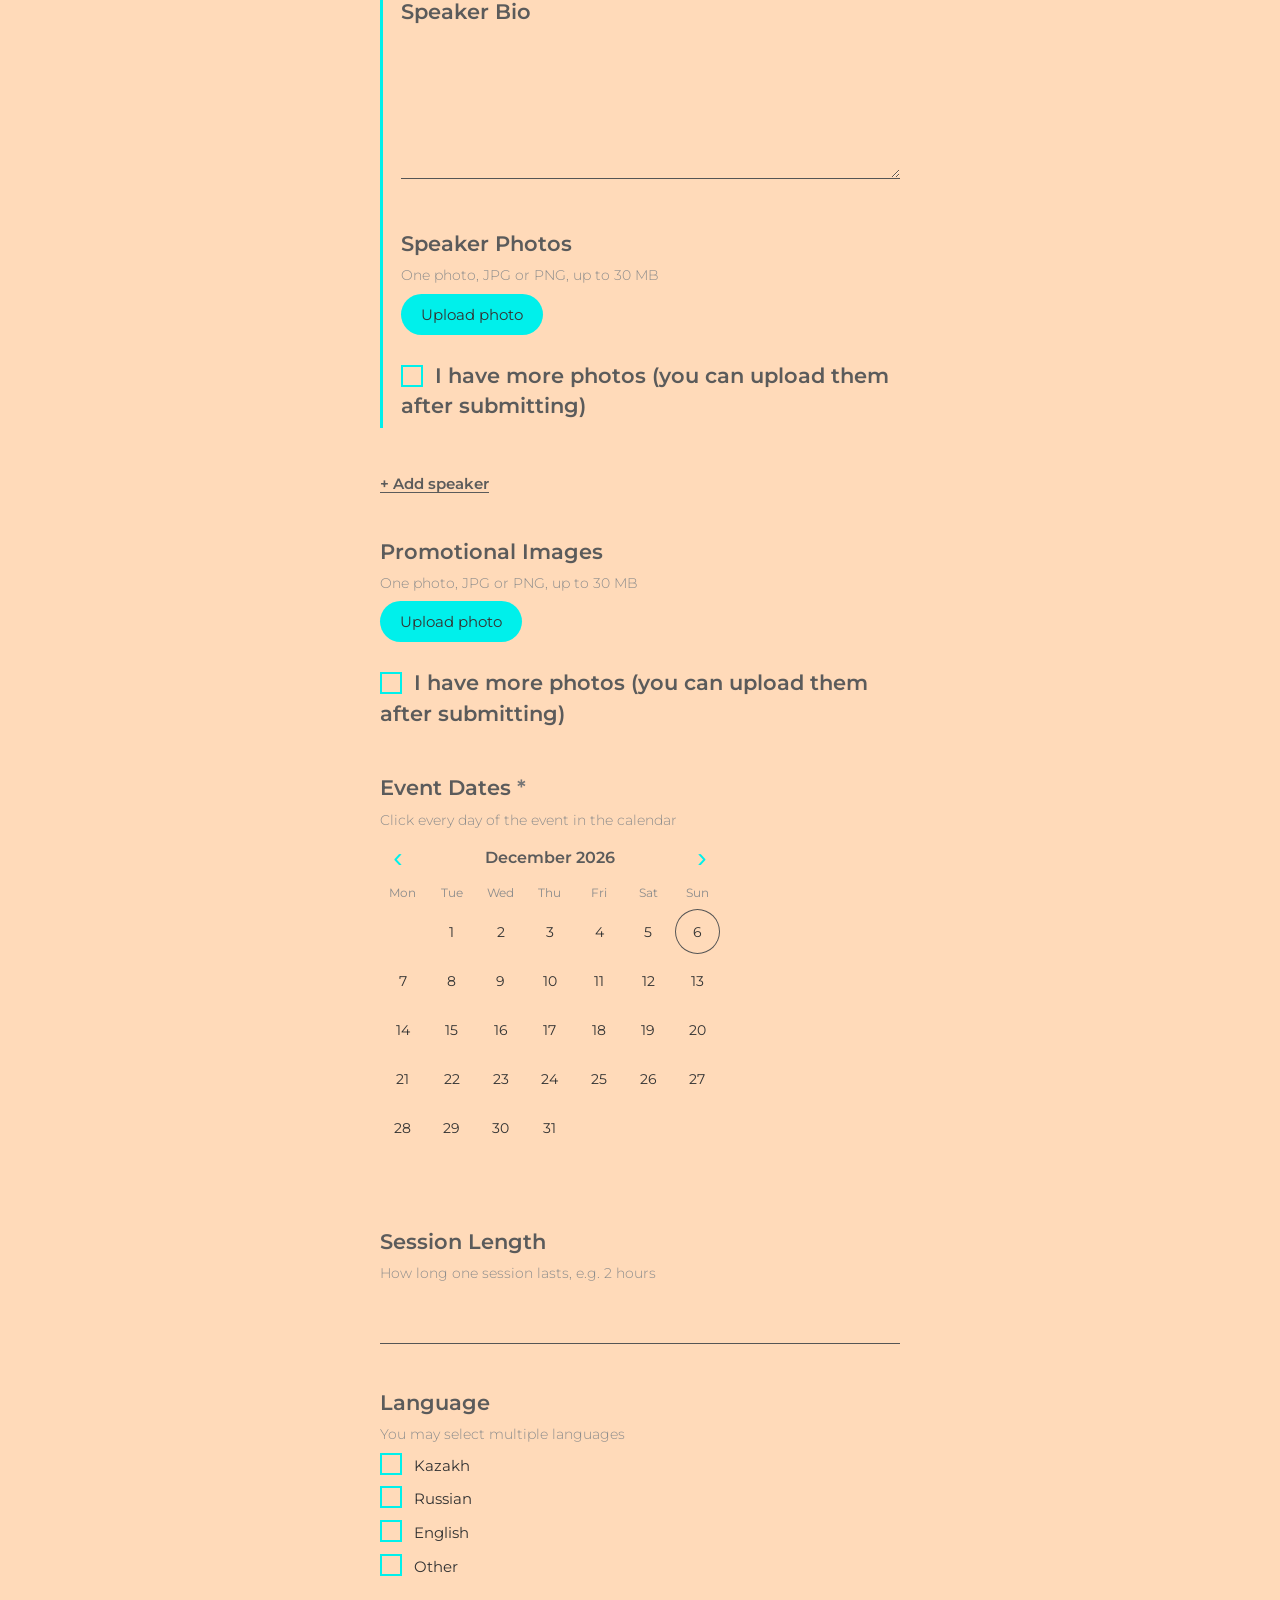
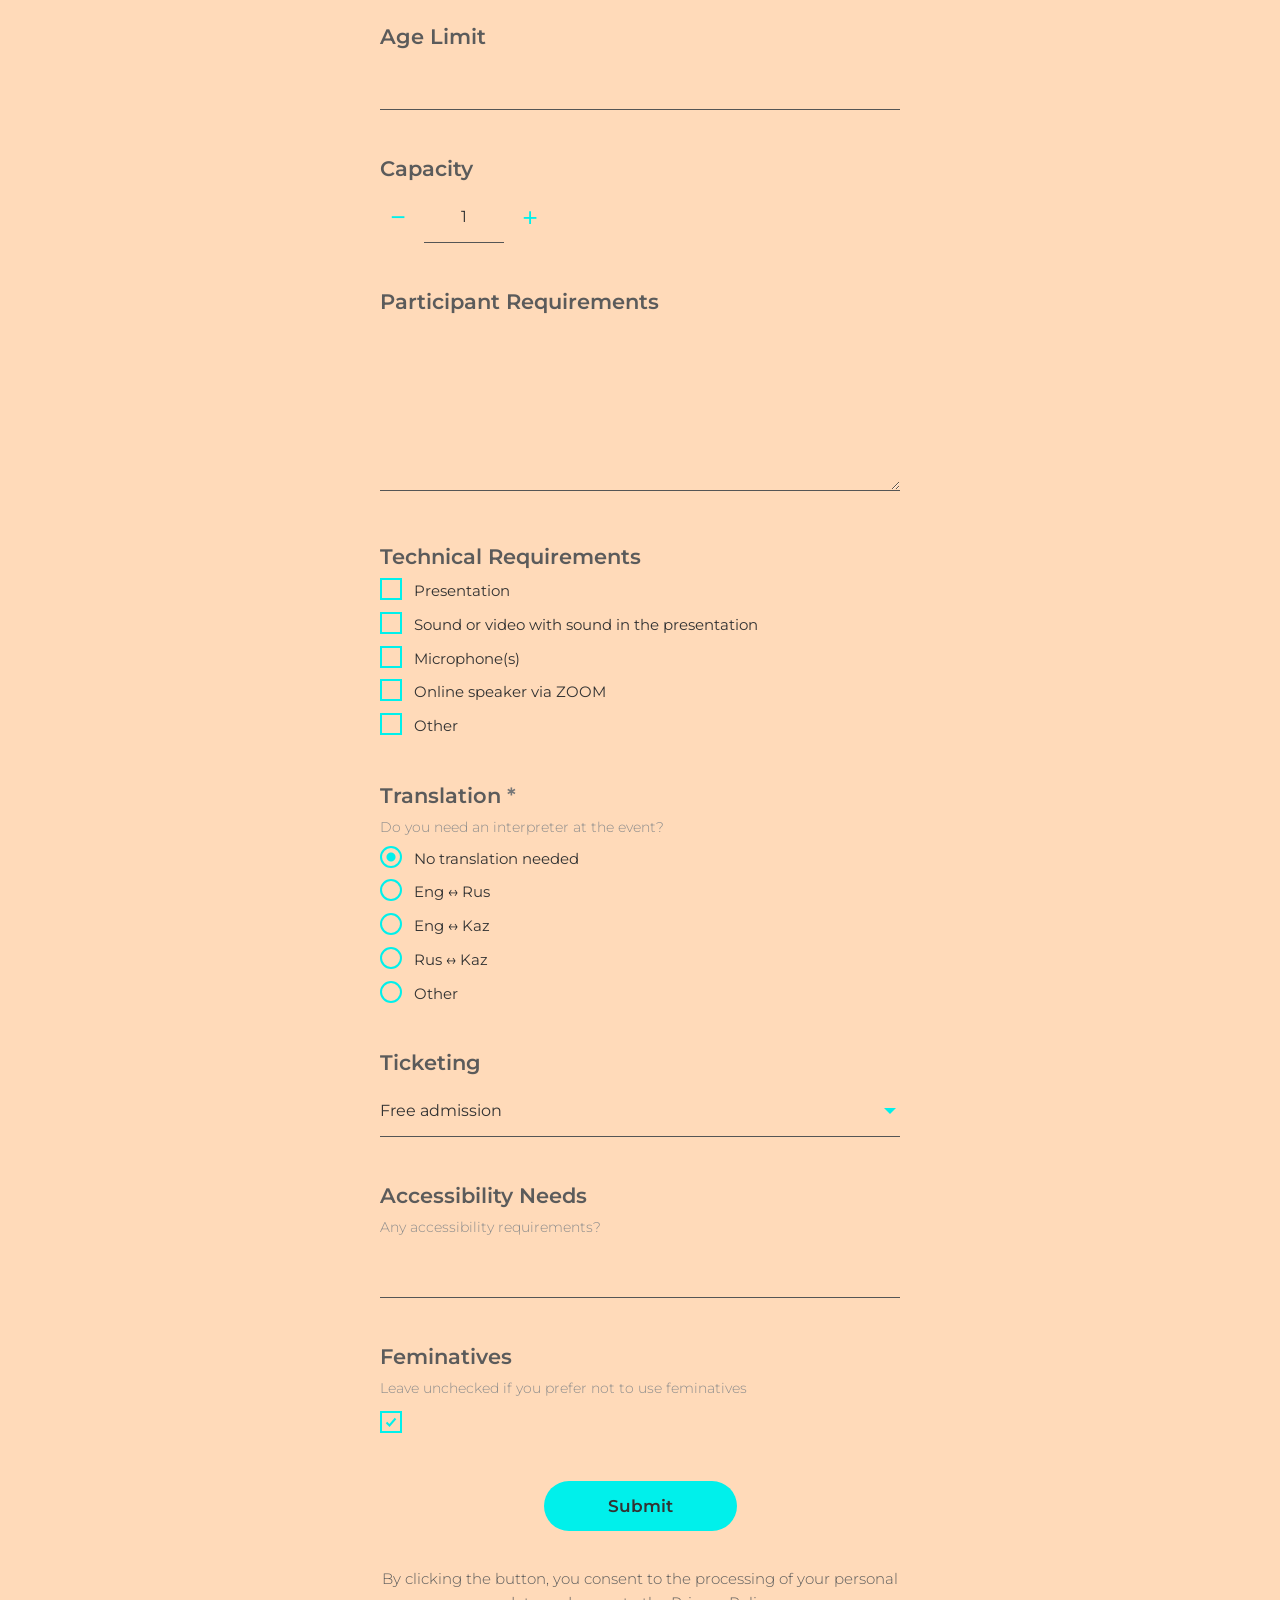
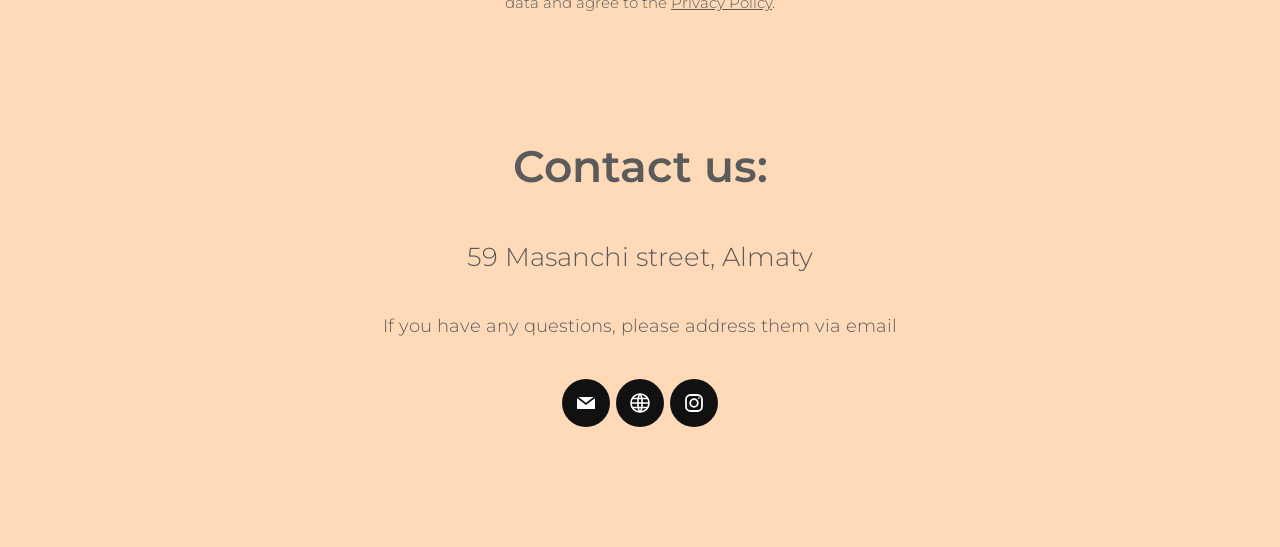
==== commit 21a76acd: "Form: tech "Other" field, required interpreter, upload status lines, honeypot autofill fix - honeypo" ====
--- a/index.html
+++ b/index.html
@@ -23,8 +23,9 @@
   <p class="req-note" data-i18n="req_note"></p>
 
   <form id="form" novalidate autocomplete="on">
-    <!-- honeypot: invisible for people, bots fill it -->
-    <input type="text" id="hp" name="company_site" class="hp" tabindex="-1" autocomplete="off" aria-hidden="true">
+    <!-- honeypot: invisible for people, bots fill it. Name must NOT look like anything browser autofill
+         knows (company/site/url/name/email…) — «company_site» got autofilled and real submissions were dropped. -->
+    <input type="text" id="hp" name="hp_x9q" class="hp" tabindex="-1" autocomplete="new-password" aria-hidden="true">
 
     <!-- contact person -->
     <div class="field" data-required>
@@ -139,17 +140,20 @@
     </div>
 
     <div class="field">
-      <label for="tech_req" data-i18n="tech_req"></label>
-      <span class="hint" data-i18n="tech_req_hint"></span>
+      <span class="label" data-i18n="tech_req"></span>
       <div class="choices" id="tech_presets" hidden></div>
-      <textarea id="tech_req" rows="6"></textarea>
-    </div>
-
-    <div class="field">
+      <!-- shown only when «Other» is ticked -->
+      <div id="tech_other_box" hidden>
+        <span class="hint" data-i18n="tech_req_hint"></span>
+        <textarea id="tech_req" rows="6"></textarea>
+      </div>
+    </div>
+
+    <div class="field" id="interp_field" data-req-mark>
       <span class="label" data-i18n="translation"></span>
       <span class="hint" data-i18n="translation_hint"></span>
       <div class="choices">
-        <label class="choice radio"><input type="radio" name="interpreter" value="none"><span data-i18n="tr_none"></span></label>
+        <label class="choice radio"><input type="radio" name="interpreter" value="none" checked><span data-i18n="tr_none"></span></label>
         <label class="choice radio"><input type="radio" name="interpreter" value="en-ru"><span data-i18n="tr_en_ru"></span></label>
         <label class="choice radio"><input type="radio" name="interpreter" value="en-kk"><span data-i18n="tr_en_kk"></span></label>
         <label class="choice radio"><input type="radio" name="interpreter" value="ru-kk"><span data-i18n="tr_ru_kk"></span></label>
--- a/style.css
+++ b/style.css
@@ -359,3 +359,4 @@
 /* sending / upload status */
 .send-status { margin: 12px 0 0; font-size: 14px; white-space: pre-line; }
 .send-status.bad, .more-status.bad { color: var(--err); }
+.more-status { white-space: pre-line; }
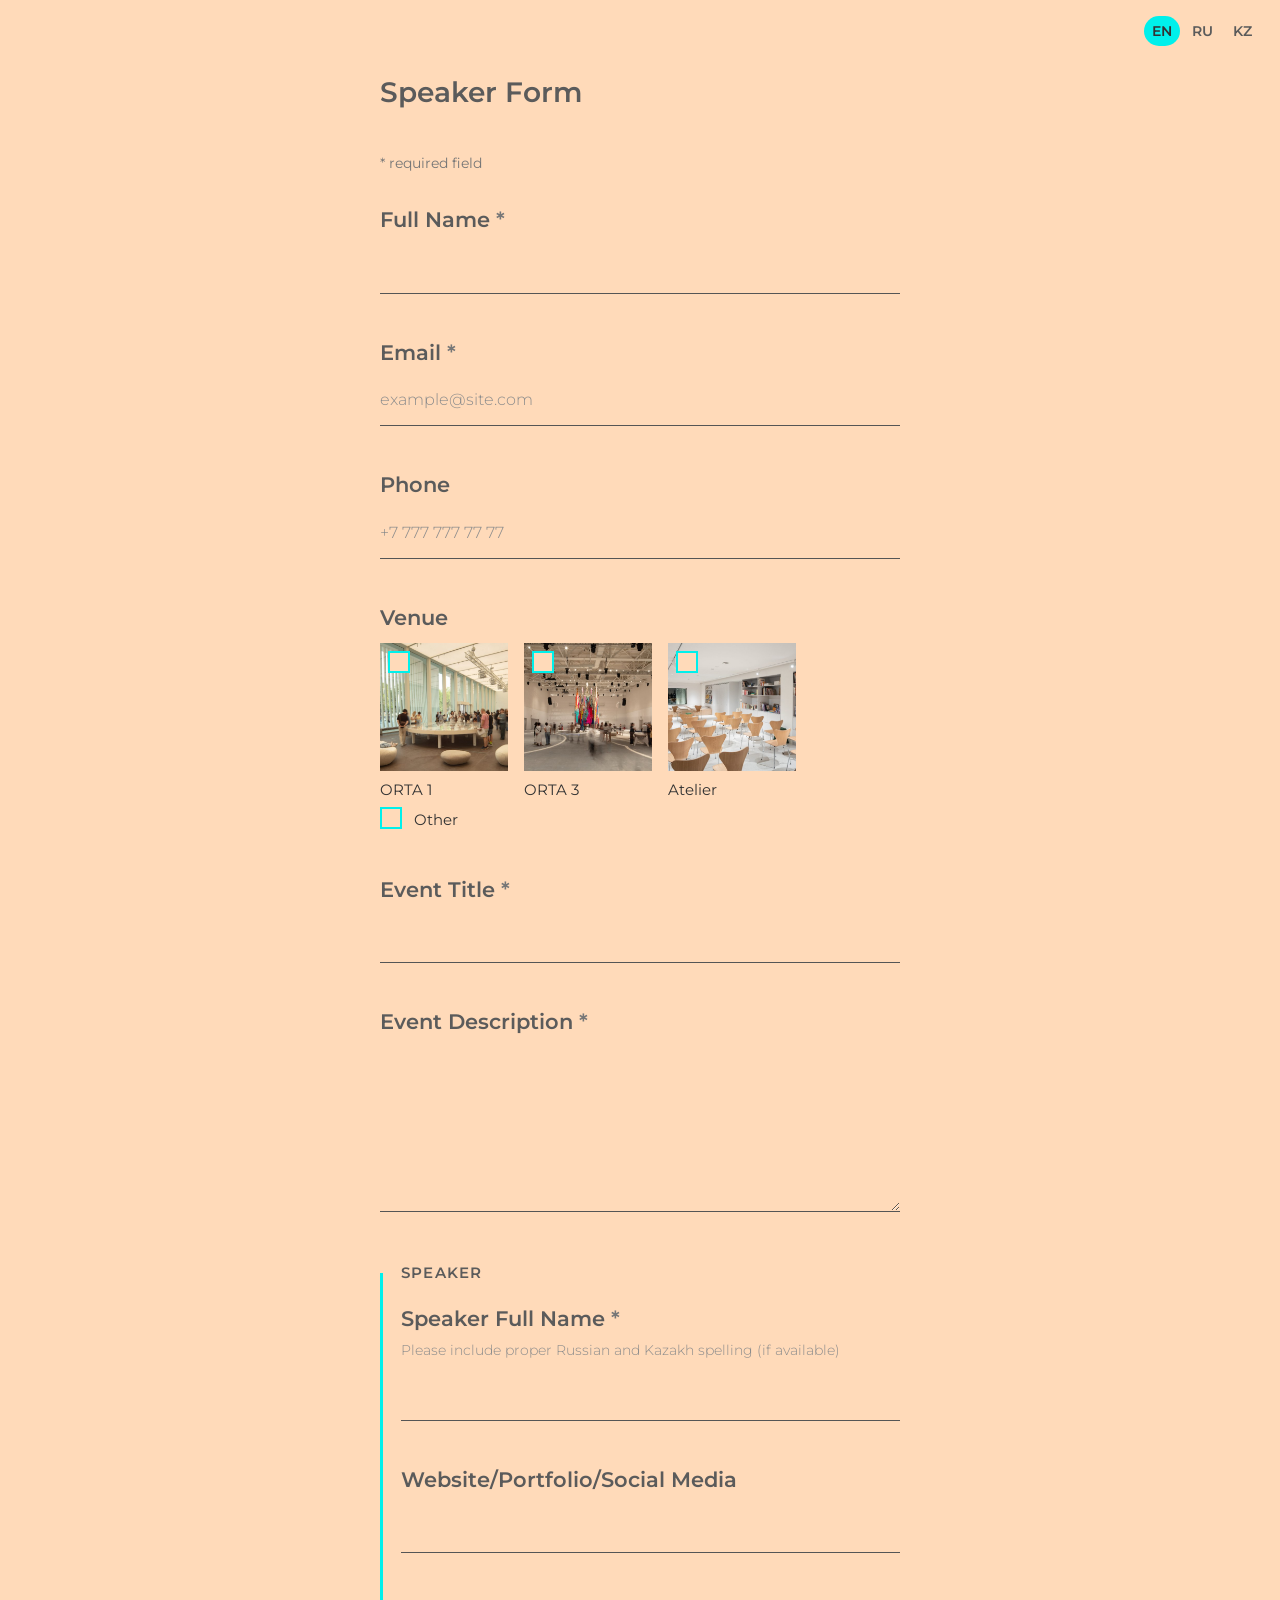
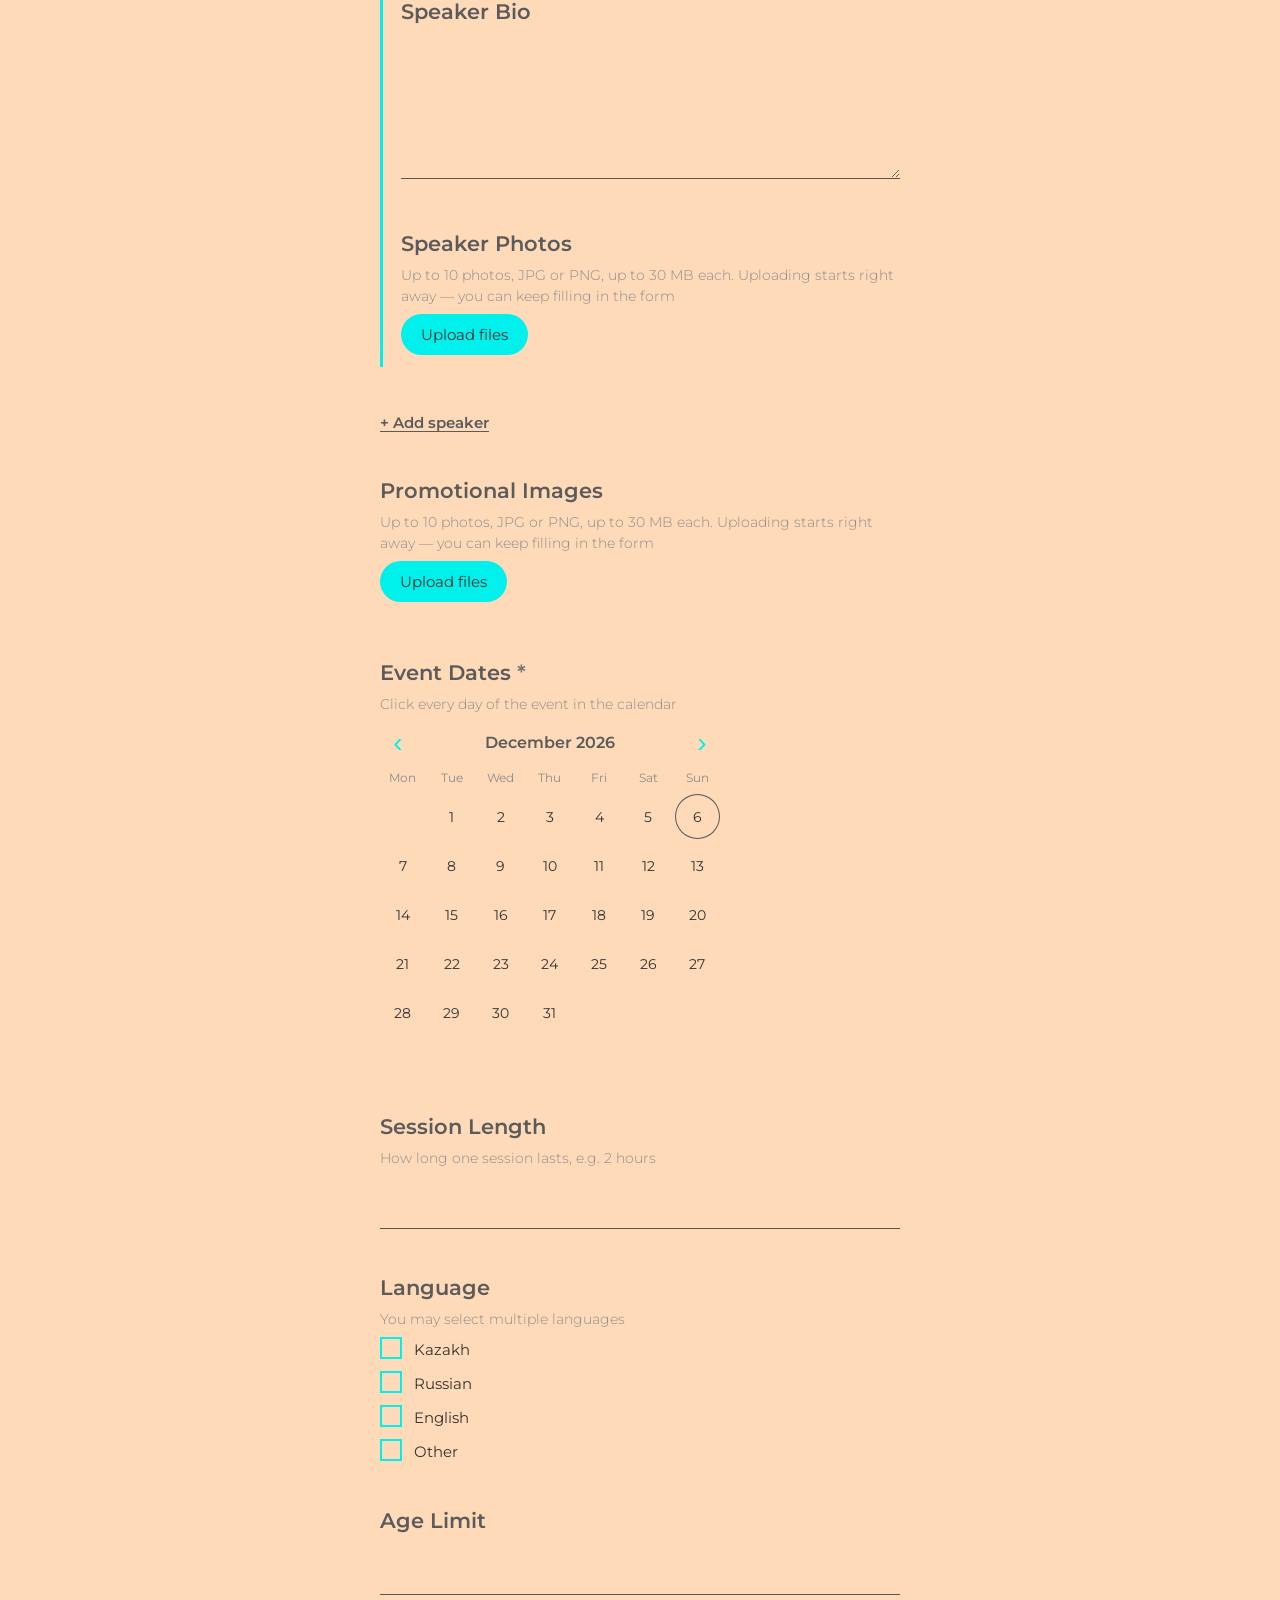
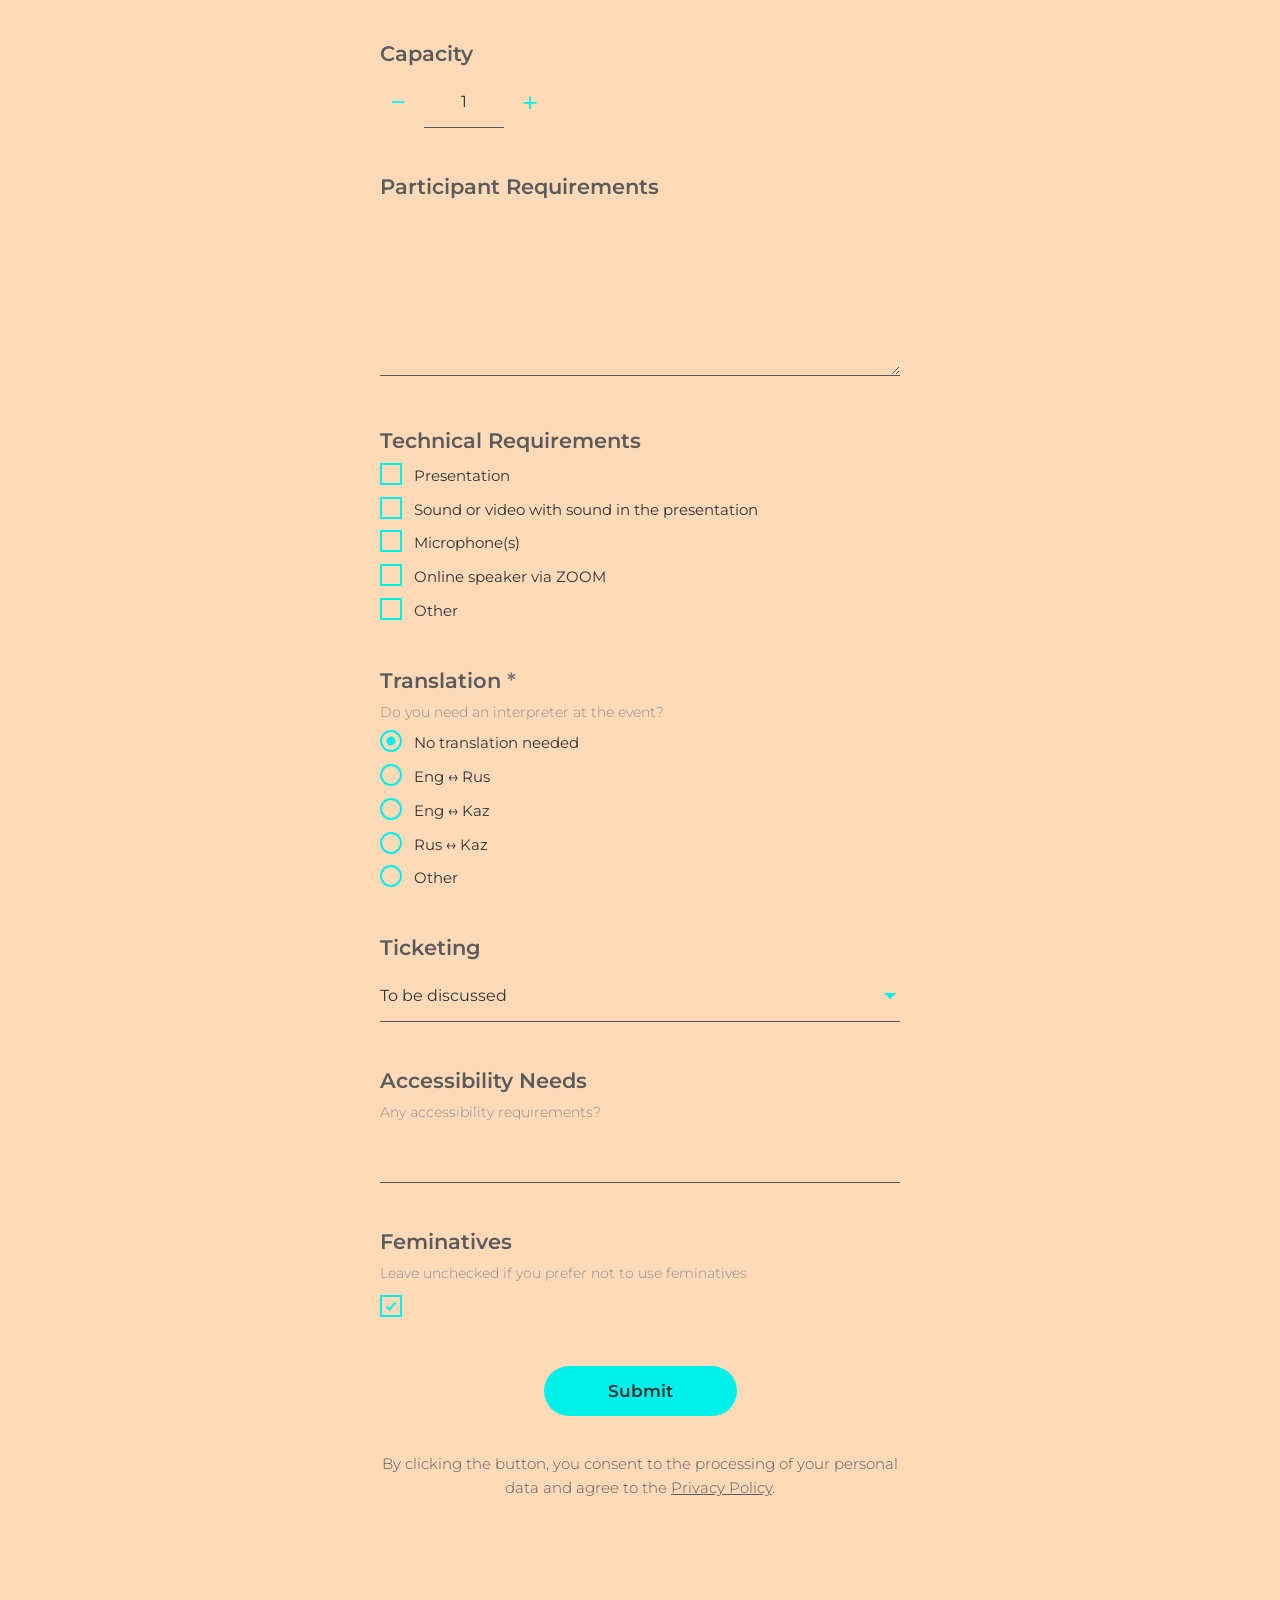
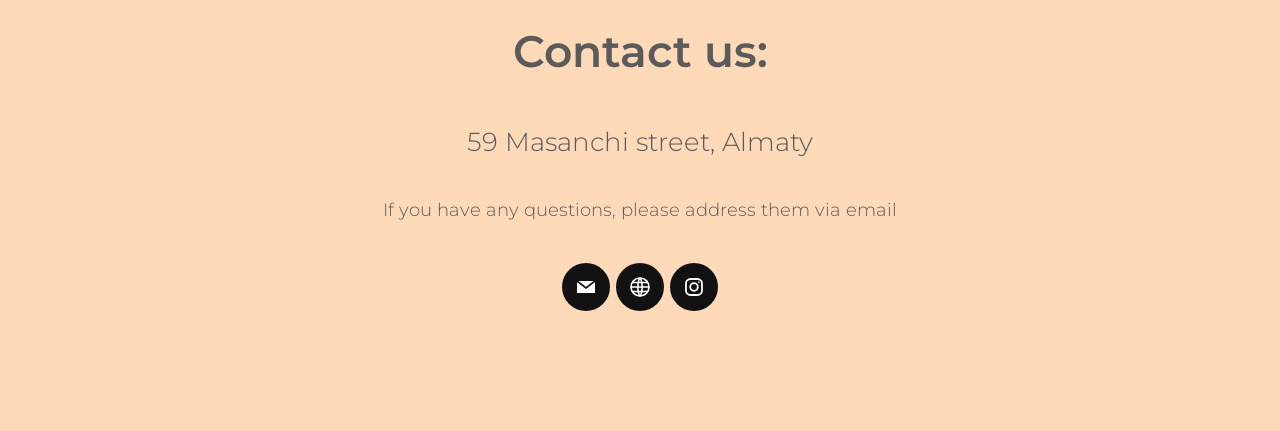
==== commit 5eace731: "Form v2: photos upload in the background right after picking - up to 10 photos per speaker and for p" ====
--- a/index.html
+++ b/index.html
@@ -88,7 +88,6 @@
       <span class="label" data-i18n="promo"></span>
       <span class="hint" data-i18n="photo_hint"></span>
       <div class="uploader" id="promo"></div>
-      <label class="choice more"><input type="checkbox" id="promo_more"><span data-i18n="more_photos"></span></label>
     </div>
 
     <!-- dates -->
@@ -169,7 +168,7 @@
           <option value="free" data-i18n="ticket_free"></option>
           <option value="registration" data-i18n="ticket_reg"></option>
           <option value="ticketed" data-i18n="ticket_ticketed"></option>
-          <option value="tbd" data-i18n="ticket_tbd"></option>
+          <option value="tbd" data-i18n="ticket_tbd" selected></option>
         </select>
       </div>
     </div>
@@ -194,19 +193,10 @@
     </div>
   </form>
 
-  <!-- after submit: thanks + step 2 (more photos, one file per request) -->
+  <!-- after submit: thanks (photos were uploaded in the background while the form was being filled) -->
   <section id="done" hidden>
     <h2 class="done-title" data-i18n="thanks_title"></h2>
     <p data-i18n="thanks_text"></p>
-    <p id="up_status" class="more-status"></p>
-
-    <div id="more" class="field" hidden>
-      <span class="label" data-i18n="more_title"></span>
-      <span class="hint" data-i18n="more_hint"></span>
-      <div id="more_list"></div>
-      <button type="button" class="pill big" id="more_upload" data-i18n="upload_btn"></button>
-      <p id="more_status" class="more-status"></p>
-    </div>
 
     <div class="out">
       <p data-i18n="local_note"></p>
@@ -255,7 +245,6 @@
       <span class="label" data-i18n="speaker_photos"></span>
       <span class="hint" data-i18n="photo_hint"></span>
       <div class="uploader sp-photos"></div>
-      <label class="choice more"><input type="checkbox" class="sp-more"><span data-i18n="more_photos"></span></label>
     </div>
   </fieldset>
 </template>
--- a/style.css
+++ b/style.css
@@ -360,3 +360,23 @@
 .send-status { margin: 12px 0 0; font-size: 14px; white-space: pre-line; }
 .send-status.bad, .more-status.bad { color: var(--err); }
 .more-status { white-space: pre-line; }
+
+/* background photo upload states: wait/up = pale + spinner, ok = tick, err = pale + red frame + Retry */
+.thumb .pic { position: relative; width: 84px; height: 84px; }
+.thumb.wait img, .thumb.up img, .thumb.err img { opacity: .4; }
+.thumb.err .pic { outline: 2px solid var(--err); outline-offset: -2px; }
+.thumb .spin {
+  position: absolute; left: 50%; top: 50%; width: 26px; height: 26px; margin: -13px 0 0 -13px;
+  border: 3px solid rgba(0, 0, 0, .12); border-top-color: var(--accent); border-radius: 50%;
+  animation: thumb-spin .8s linear infinite;
+}
+@keyframes thumb-spin { to { transform: rotate(360deg); } }
+.thumb .tick { position: absolute; right: 4px; bottom: 4px; width: 18px; height: 18px; background: var(--accent); }
+.thumb .tick::after {
+  content: ""; position: absolute; left: 6px; top: 2px; width: 5px; height: 10px;
+  border: solid var(--text); border-width: 0 2px 2px 0; transform: rotate(45deg);
+}
+.thumb button.retry {
+  position: static; width: auto; height: auto; margin-top: 4px; padding: 2px 8px;
+  border: 1px solid var(--err); border-radius: 0; background: none; color: var(--err); font-size: 11px; cursor: pointer;
+}
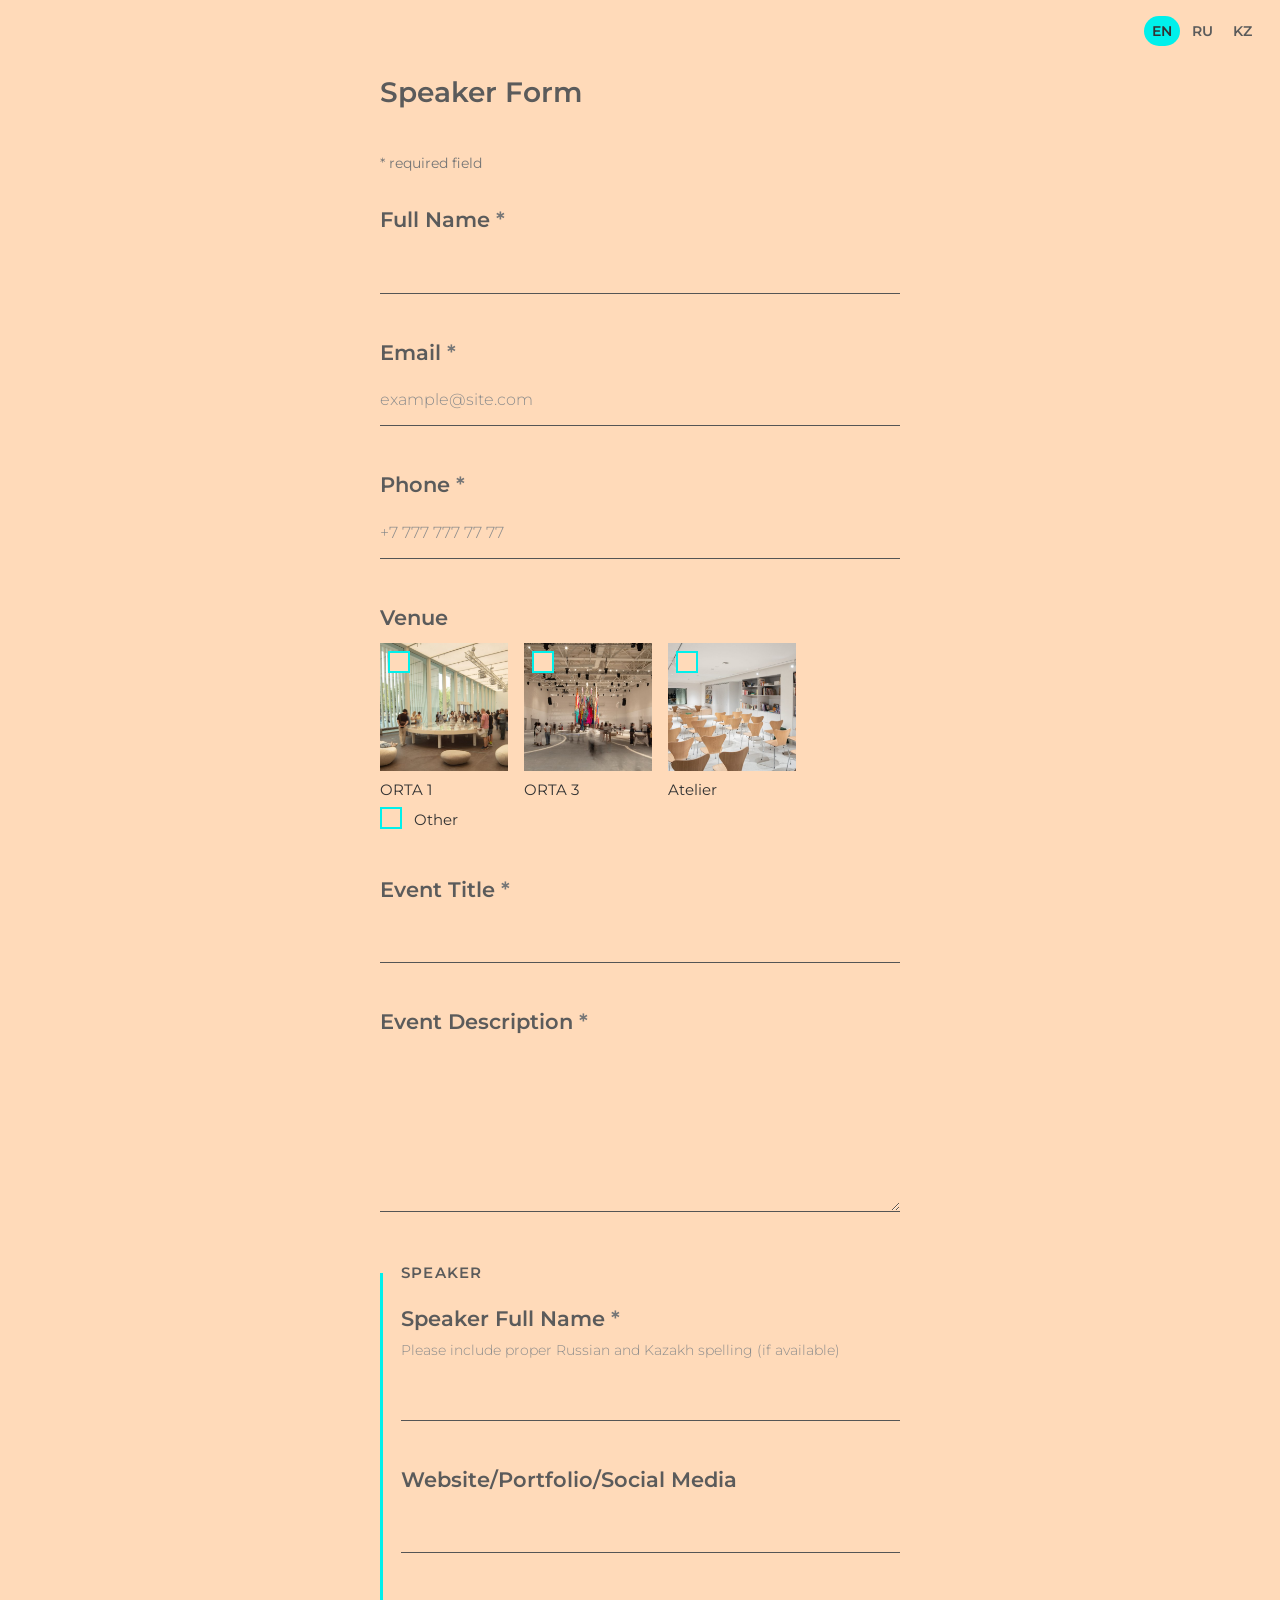
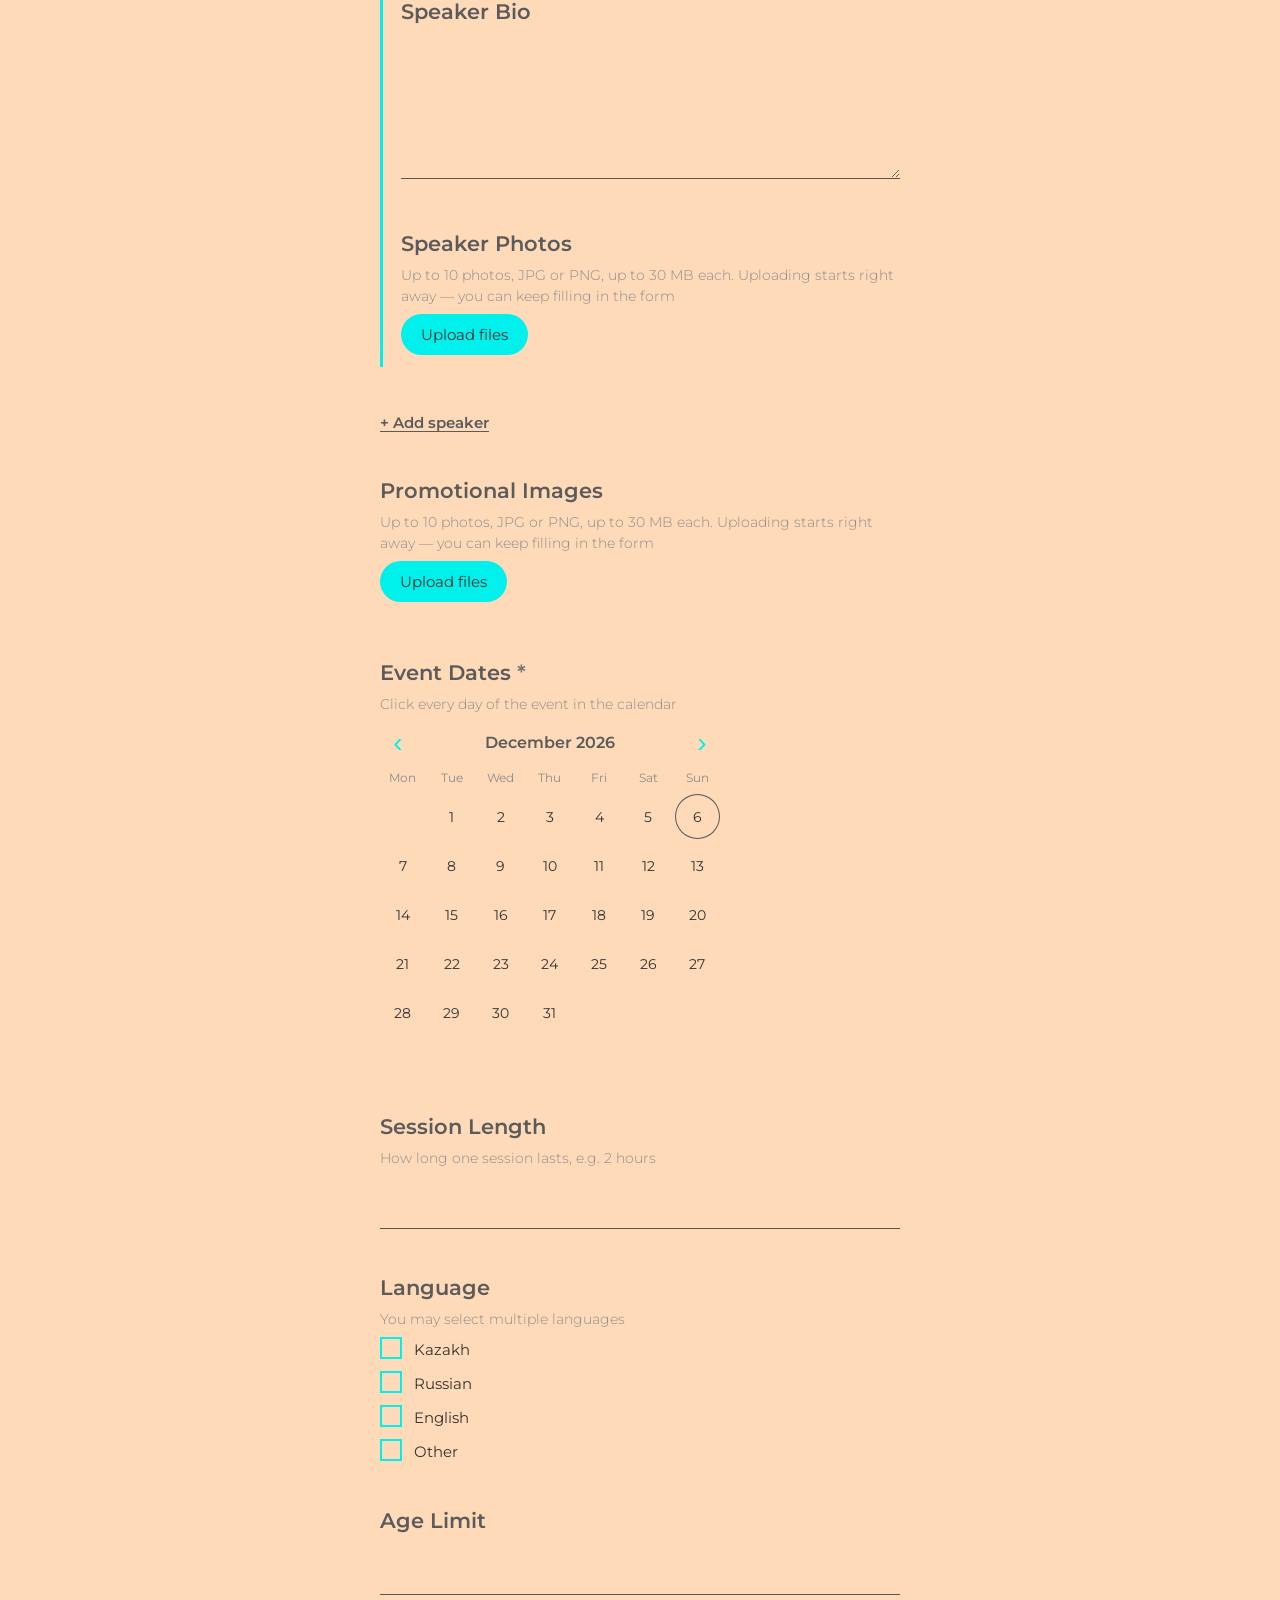
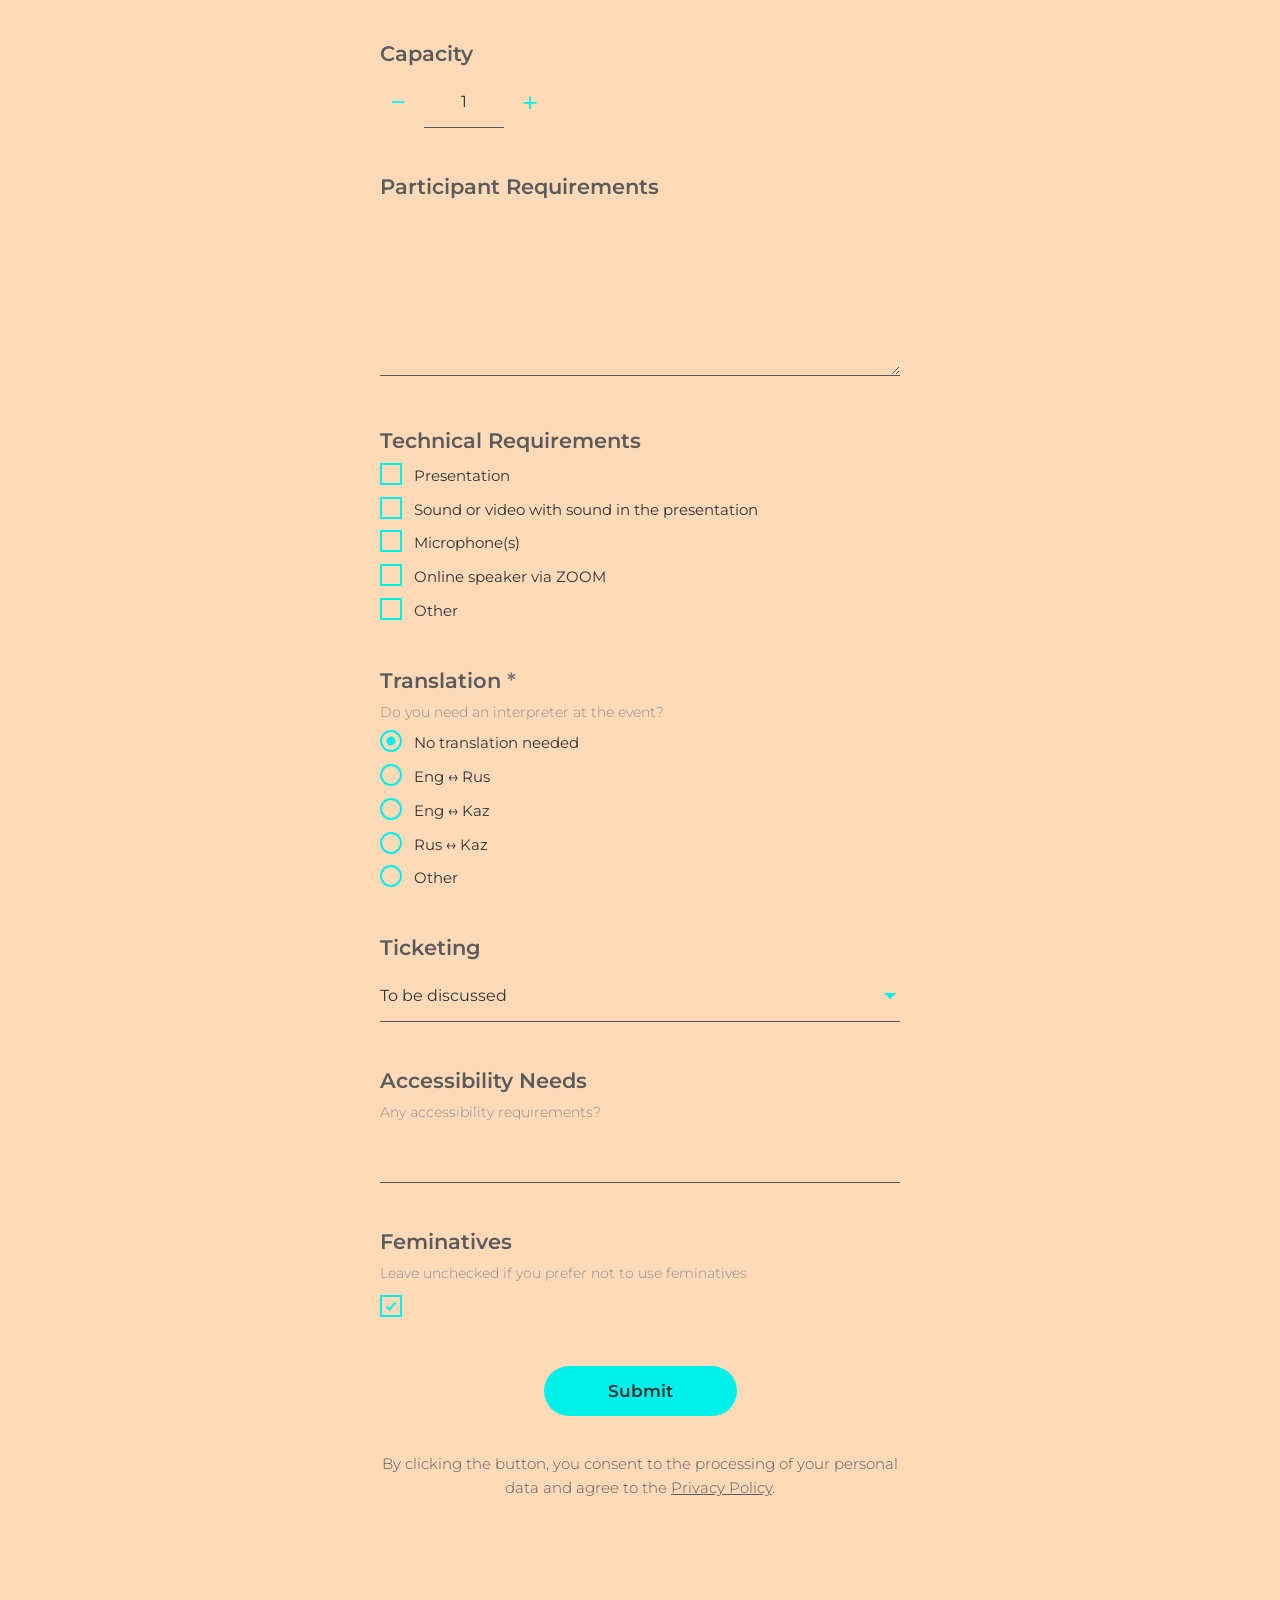
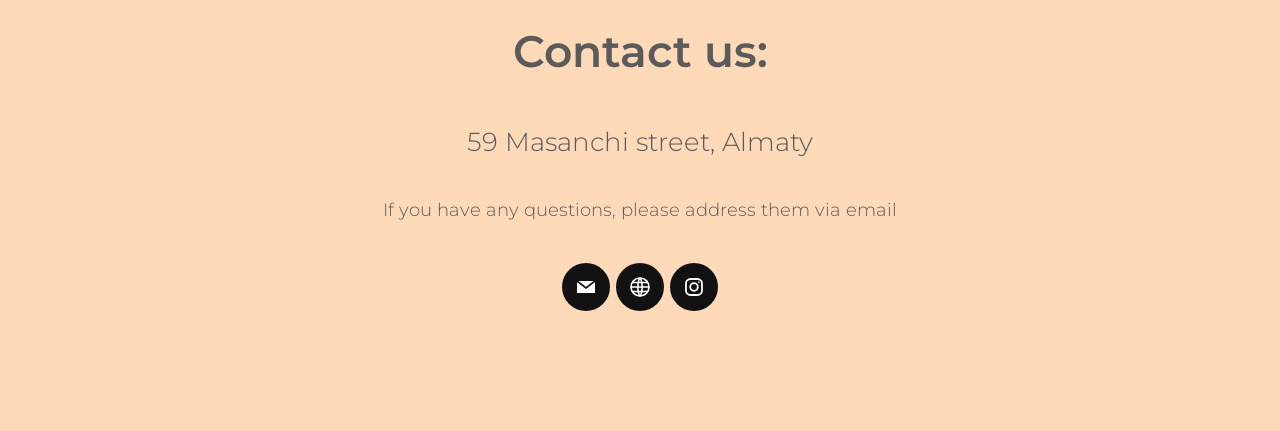
==== commit 42b07204: "Phone required; pale disabled submit; centered thanks screen Co-Authored-By: Claude Opus 5.5 <norepl" ====
--- a/index.html
+++ b/index.html
@@ -38,7 +38,7 @@
       <input id="email" type="email" autocomplete="email" data-i18n-ph="email_ph">
     </div>
 
-    <div class="field">
+    <div class="field" data-required>
       <label for="phone" data-i18n="phone"></label>
       <input id="phone" type="tel" autocomplete="tel" data-i18n-ph="phone_ph">
     </div>
--- a/style.css
+++ b/style.css
@@ -380,3 +380,10 @@
   position: static; width: auto; height: auto; margin-top: 4px; padding: 2px 8px;
   border: 1px solid var(--err); border-radius: 0; background: none; color: var(--err); font-size: 11px; cursor: pointer;
 }
+
+/* while sending / waiting for photos the Submit button is disabled — make it look so */
+.pill:disabled { opacity: .45; cursor: default; }
+
+/* thanks screen centred */
+#done { text-align: center; margin-top: 80px; }
+#done .out { text-align: left; }
